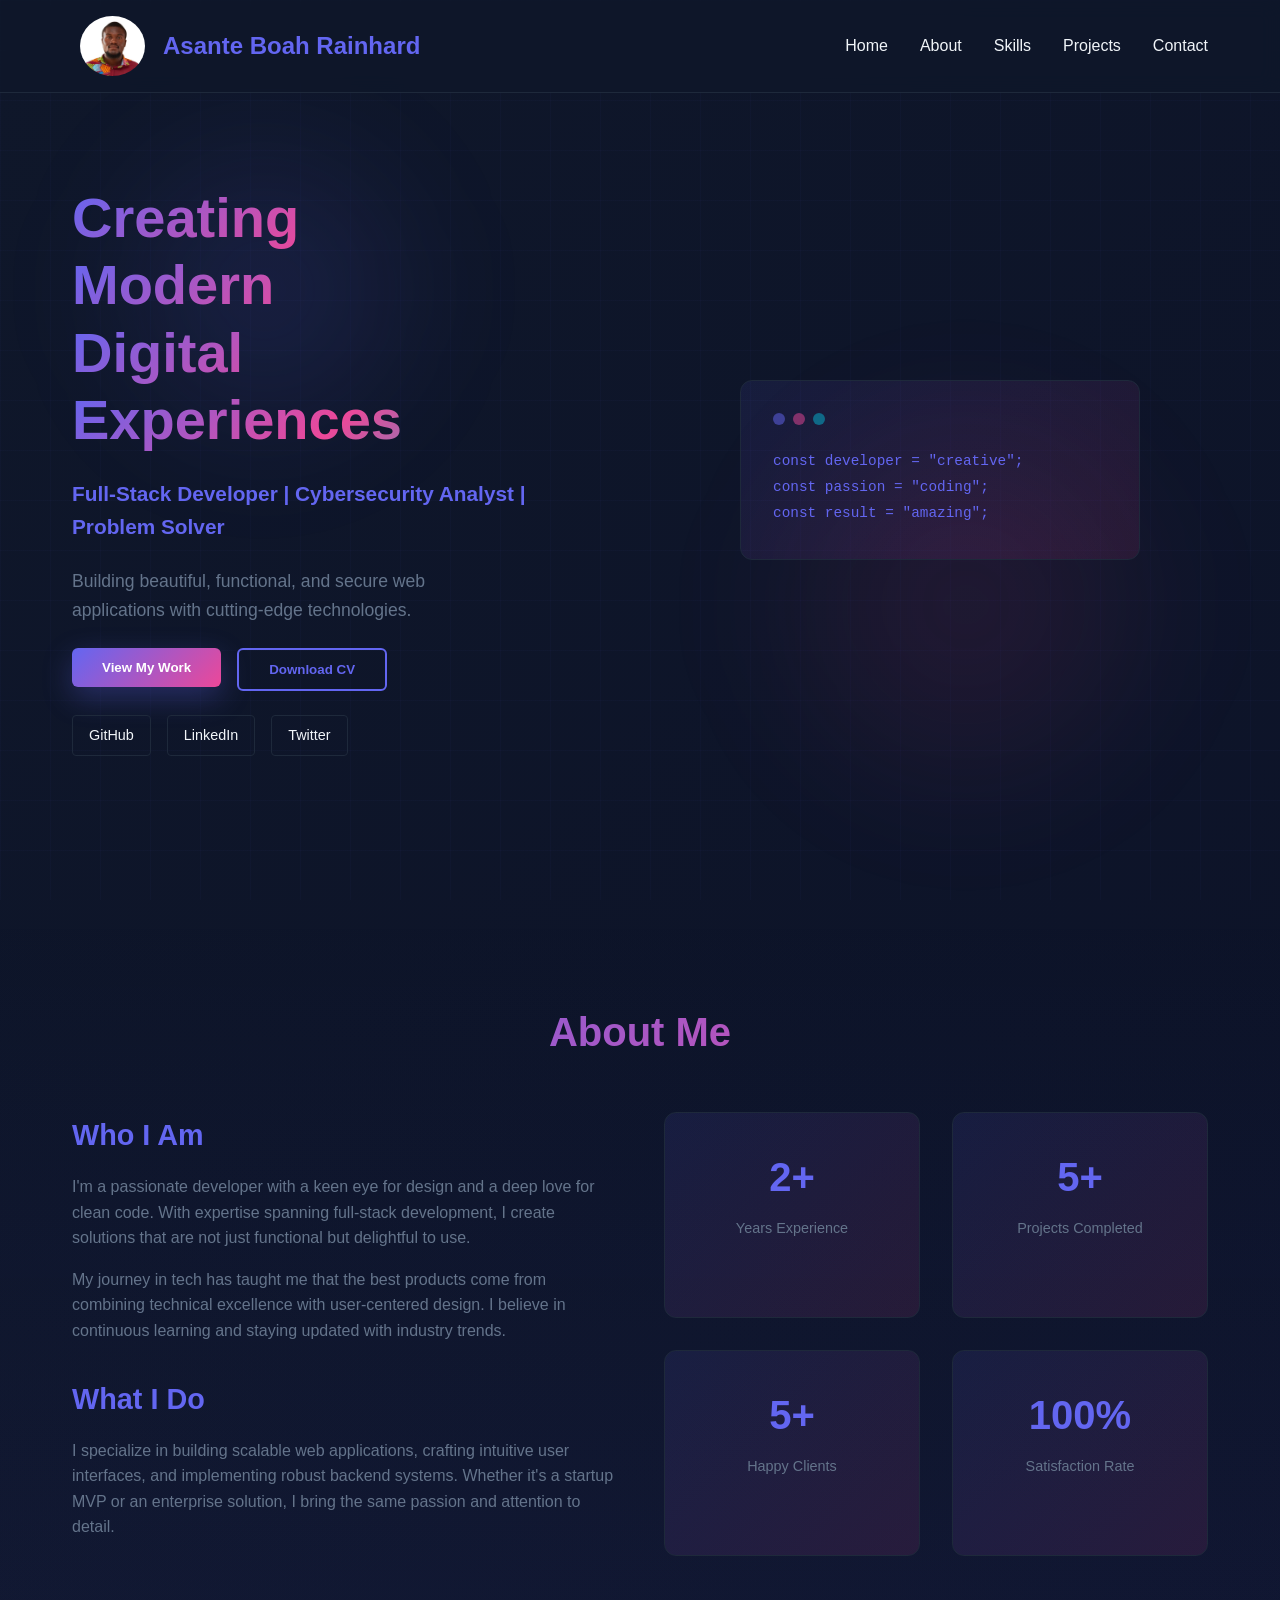
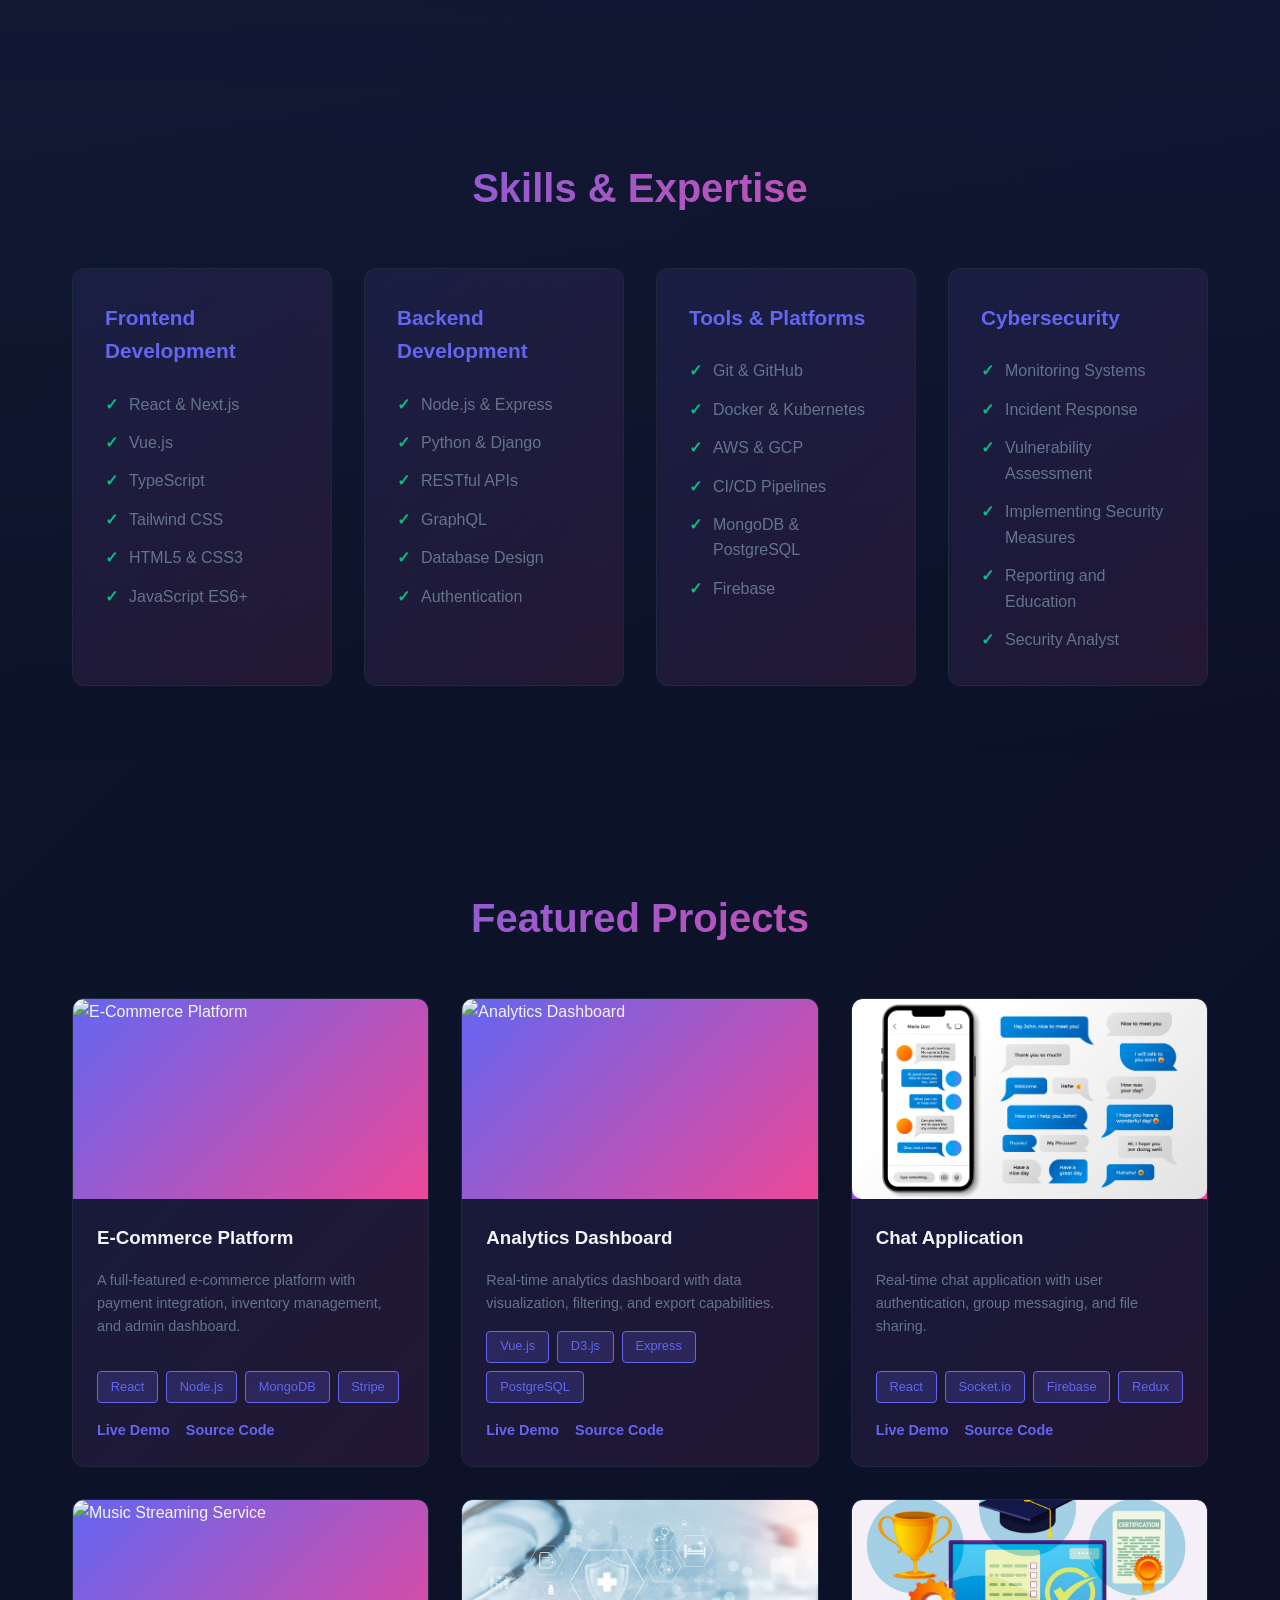
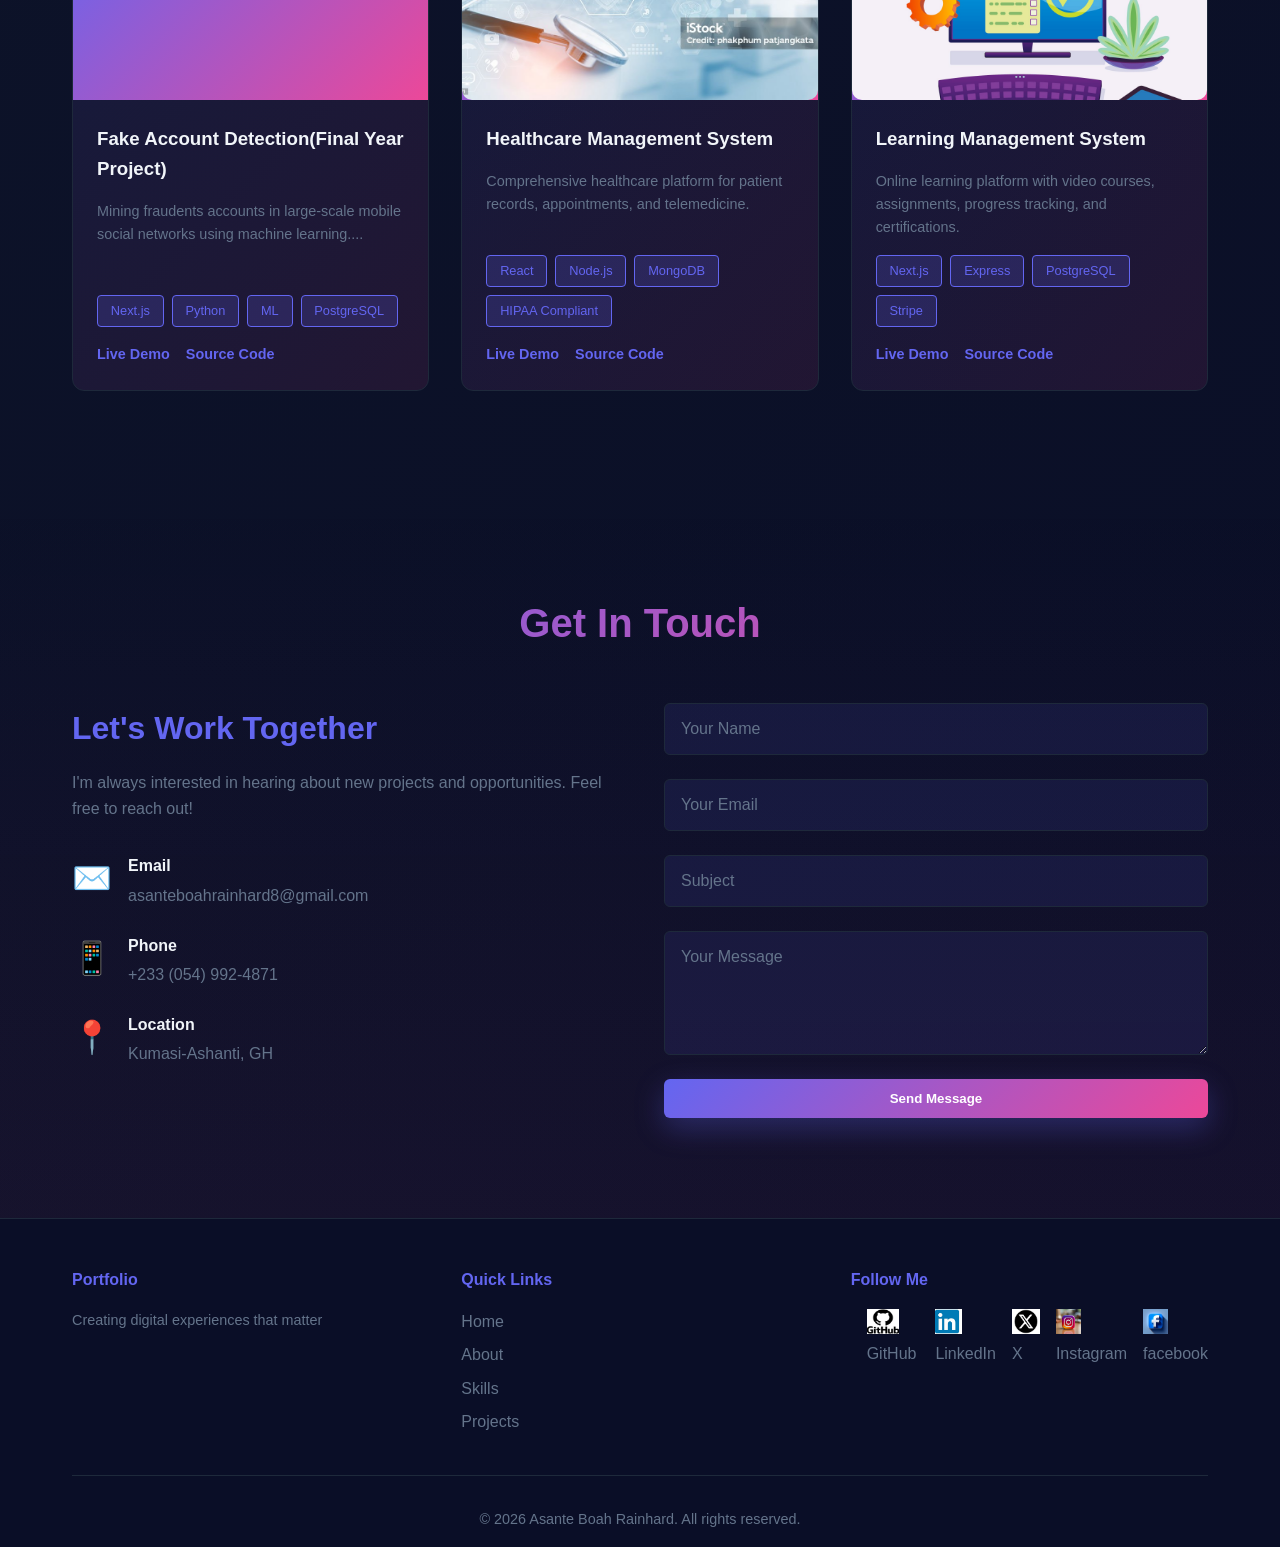
==== index.html @ 877826fa "added fp" ====
<!DOCTYPE html>
<html lang="en">

<head>
    <meta charset="UTF-8">
    <meta name="viewport" content="width=device-width, initial-scale=1.0">
    <title>Asante Boah Rainhard | Full-Stack Developer & Cybersecurity Expert</title>
    <link rel="shortcut icon" href="Images/Asante.jpeg" type="image/x-icon">
    <link rel="stylesheet" href="style.css">
</head>

<body>
    <div class="background">
        <div class="grid"></div>
        <div class="orbs"></div>
    </div>

    <nav class="navbar">
        <div class="container">
            <div class="nav-wrapper">
                <div class="logo">
                    <span class="logo-icon"></span>
                    <img src="Images/Asante.jpeg" alt="logo">
                    <span class="logo-text">Asante Boah Rainhard</span>
                </div>
                <ul class="nav-menu">
                    <li><a href="#home">Home</a></li>
                    <li><a href="#about">About</a></li>
                    <li><a href="#skills">Skills</a></li>
                    <li><a href="#projects">Projects</a></li>
                    <li><a href="#contact">Contact</a></li>
                </ul>
                <div class="hamburger">
                    <span></span>
                    <span></span>
                    <span></span>
                </div>
            </div>
        </div>
    </nav>

    <section id="home" class="hero">
        <div class="container">
            <div class="hero-content">
                <div class="hero-text">
                    <h1 class="hero-title">
                        <span>Creating</span>
                        <span>Modern</span>
                        <span>Digital</span>
                        <span>Experiences</span>
                    </h1>
                    <p class="hero-subtitle">Full-Stack Developer | Cybersecurity Analyst | Problem Solver</p>
                    <p class="hero-desc">Building beautiful, functional, and secure web applications with cutting-edge technologies.</p>

                    <div class="hero-buttons">
                        <a href="#projects">
                            <button class="btn btn-primary">View My Work</button>
                        </a>

                        <a href="Images/My CV.pdf.jpeg" download="MyCV.pdf">
                            <button class="btn btn-secondary">Download CV</button>
                        </a>
                    </div>
                    <div class="hero-social">
                        <a href="#" class="social-icon">GitHub</a>
                        <a href="#" class="social-icon">LinkedIn</a>
                        <a href="#" class="social-icon">Twitter</a>
                    </div>
                </div>
                <div class="hero-visual">
                    <div class="floating-card">
                        <div class="card-top">
                            <span class="dot"></span>
                            <span class="dot"></span>
                            <span class="dot"></span>
                        </div>
                        <div class="card-content">
                            <p>const developer = "creative";</p>
                            <p>const passion = "coding";</p>
                            <p>const result = "amazing";</p>
                        </div>
                    </div>
                </div>
            </div>
        </div>
    </section>

    <section id="about" class="about">
        <div class="container">
            <h2 class="section-title">About Me</h2>
            <div class="about-wrapper">
                <div class="about-text">
                    <h3>Who I Am</h3>
                    <p>I'm a passionate developer with a keen eye for design and a deep love for clean code. With expertise spanning full-stack development, I create solutions that are not just functional but delightful to use.</p>
                    <p>My journey in tech has taught me that the best products come from combining technical excellence with user-centered design. I believe in continuous learning and staying updated with industry trends.</p>
                    <h3>What I Do</h3>
                    <p>I specialize in building scalable web applications, crafting intuitive user interfaces, and implementing robust backend systems. Whether it's a startup MVP or an enterprise solution, I bring the same passion and attention to detail.</p>
                </div>
                <div class="about-stats">
                    <div class="stat">
                        <h4>2+</h4>
                        <p>Years Experience</p>
                    </div>
                    <div class="stat">
                        <h4>5+</h4>
                        <p>Projects Completed</p>
                    </div>
                    <div class="stat">
                        <h4>5+</h4>
                        <p>Happy Clients</p>
                    </div>
                    <div class="stat">
                        <h4>100%</h4>
                        <p>Satisfaction Rate</p>
                    </div>
                </div>
            </div>
        </div>
    </section>

    <section id="skills" class="skills">
        <div class="container">
            <h2 class="section-title">Skills & Expertise</h2>
            <div class="skills-grid">
                <div class="skill-card">
                    <h3>Frontend Development</h3>
                    <ul class="skill-list">
                        <li>React & Next.js</li>
                        <li>Vue.js</li>
                        <li>TypeScript</li>
                        <li>Tailwind CSS</li>
                        <li>HTML5 & CSS3</li>
                        <li>JavaScript ES6+</li>
                    </ul>
                </div>
                <div class="skill-card">
                    <h3>Backend Development</h3>
                    <ul class="skill-list">
                        <li>Node.js & Express</li>
                        <li>Python & Django</li>
                        <li>RESTful APIs</li>
                        <li>GraphQL</li>
                        <li>Database Design</li>
                        <li>Authentication</li>
                    </ul>
                </div>
                <div class="skill-card">
                    <h3>Tools & Platforms</h3>
                    <ul class="skill-list">
                        <li>Git & GitHub</li>
                        <li>Docker & Kubernetes</li>
                        <li>AWS & GCP</li>
                        <li>CI/CD Pipelines</li>
                        <li>MongoDB & PostgreSQL</li>
                        <li>Firebase</li>
                    </ul>
                </div>

                <div class="skill-card">
                    <h3>Cybersecurity</h3>
                    <ul class="skill-list">
                        <li>Monitoring Systems</li>
                        <li>Incident Response</li>
                        <li>Vulnerability Assessment</li>
                        <li>Implementing Security Measures</li>
                        <li>Reporting and Education</li>
                        <li>Security Analyst</li>
                    </ul>
                </div>
            </div>
        </div>
    </section>

    <section id="projects" class="projects">
        <div class="container">
            <h2 class="section-title">Featured Projects</h2>
            <div class="projects-grid">
                <div class="project-card">
                    <div class="project-image">
                        <div class="project-icon"></div>
                        <img src="Images/E-Commerce.jpg" alt="E-Commerce Platform">
                    </div>
                    <div class="project-info">
                        <h3>E-Commerce Platform</h3>
                        <p>A full-featured e-commerce platform with payment integration, inventory management, and admin dashboard.</p>
                        <div class="project-tags">
                            <span>React</span>
                            <span>Node.js</span>
                            <span>MongoDB</span>
                            <span>Stripe</span>
                        </div>
                        <div class="project-links">
                            <a href="#">Live Demo</a>
                            <a href="#">Source Code</a>
                        </div>
                    </div>
                </div>

                <div class="project-card">
                    <div class="project-image">
                        <div class="project-icon"></div>
                        <img src="Images/analytics.jpg" alt="Analytics Dashboard">
                    </div>
                    <div class="project-info">
                        <h3>Analytics Dashboard</h3>
                        <p>Real-time analytics dashboard with data visualization, filtering, and export capabilities.</p>
                        <div class="project-tags">
                            <span>Vue.js</span>
                            <span>D3.js</span>
                            <span>Express</span>
                            <span>PostgreSQL</span>
                        </div>
                        <div class="project-links">
                            <a href="#">Live Demo</a>
                            <a href="#">Source Code</a>
                        </div>
                    </div>
                </div>

                <div class="project-card">
                    <div class="project-image">
                        <div class="project-icon"></div>
                        <img src="Images/chat app.jpg" alt="chat application">
                    </div>
                    <div class="project-info">
                        <h3>Chat Application</h3>
                        <p>Real-time chat application with user authentication, group messaging, and file sharing.</p>
                        <div class="project-tags">
                            <span>React</span>
                            <span>Socket.io</span>
                            <span>Firebase</span>
                            <span>Redux</span>
                        </div>
                        <div class="project-links">
                            <a href="#">Live Demo</a>
                            <a href="#">Source Code</a>
                        </div>
                    </div>
                </div>

                <div class="project-card">
                    <div class="project-image">
                        <div class="project-icon"></div>
                        <img src="Images/music.jpg" alt="Music Streaming Service">
                    </div>
                    <div class="project-info">
                        <h3>Fake Account Detection(Final Year Project) </h3>
                        <p>Mining fraudents accounts in large-scale mobile social networks using machine learning....</p>
                        <div class="project-tags">
                            <span>Next.js</span>
                            <span>Python</span>
                            <span>ML</span>
                            <span>PostgreSQL</span>
                        </div>
                        <div class="project-links">
                            <a href="#">Live Demo</a>
                            <a href="#">Source Code</a>
                        </div>
                    </div>
                </div>

                <div class="project-card">
                    <div class="project-image">
                        <div class="project-icon"></div>
                        <img src="Images/Health.jpg" alt="Healthcare Management System">
                    </div>
                    <div class="project-info">
                        <h3>Healthcare Management System</h3>
                        <p>Comprehensive healthcare platform for patient records, appointments, and telemedicine.</p>
                        <div class="project-tags">
                            <span>React</span>
                            <span>Node.js</span>
                            <span>MongoDB</span>
                            <span>HIPAA Compliant</span>
                        </div>
                        <div class="project-links">
                            <a href="#">Live Demo</a>
                            <a href="#">Source Code</a>
                            <div class="project-links">

                            </div>
                        </div>
                    </div>
                </div>

                <div class="project-card">
                    <div class="project-image">
                        <div class="project-icon"></div>
                        <img src="Images/lms.png.jpg" alt="Learning Management System Project">
                    </div>
                    <div class="project-info">
                        <h3>Learning Management System</h3>
                        <p>Online learning platform with video courses, assignments, progress tracking, and certifications.</p>
                        <div class="project-tags">
                            <span>Next.js</span>
                            <span>Express</span>
                            <span>PostgreSQL</span>
                            <span>Stripe</span>
                        </div>
                        <div class="project-links">
                            <a href="#">Live Demo</a>
                            <a href="#">Source Code</a>
                        </div>
                    </div>
                </div>
            </div>
        </div>
    </section>

    <section id="contact" class="contact">
        <div class="container">
            <h2 class="section-title">Get In Touch</h2>
            <div class="contact-wrapper">
                <div class="contact-info">
                    <h3>Let's Work Together</h3>
                    <p>I'm always interested in hearing about new projects and opportunities. Feel free to reach out!</p>
                    <div class="contact-methods">
                        <div class="contact-method">
                            <span class="method-icon">✉️</span>
                            <div>
                                <h4>Email</h4>
                                <p>asanteboahrainhard8@gmail.com</p>
                            </div>
                        </div>
                        <div class="contact-method">
                            <span class="method-icon">📱</span>
                            <div>
                                <h4>Phone</h4>
                                <p>+233 (054) 992-4871</p>
                            </div>
                        </div>
                        <div class="contact-method">
                            <span class="method-icon">📍</span>
                            <div>
                                <h4>Location</h4>
                                <p>Kumasi-Ashanti, GH</p>
                            </div>
                        </div>
                    </div>
                </div>
                <form class="contact-form">
                    <div class="form-group">
                        <input type="text" placeholder="Your Name" required>
                    </div>
                    <div class="form-group">
                        <input type="email" placeholder="Your Email" required>
                    </div>
                    <div class="form-group">
                        <input type="text" placeholder="Subject" required>
                    </div>
                    <div class="form-group">
                        <textarea placeholder="Your Message" rows="5" required></textarea>
                    </div>
                    <button type="submit" class="btn btn-primary">Send Message</button>
                </form>
            </div>
        </div>
    </section>

    <footer class="footer">
        <div class="container">
            <div class="footer-content">
                <div class="footer-section">
                    <h4>Portfolio</h4>
                    <p>Creating digital experiences that matter</p>
                </div>
                <div class="footer-section">
                    <h4>Quick Links</h4>
                    <ul>
                        <li><a href="#home">Home</a></li>
                        <li><a href="#about">About</a></li>
                        <li><a href="#skills">Skills</a></li>
                        <li><a href="#projects">Projects</a></li>
                    </ul>
                </div>
                <div class="footer-section">
                    <h4>Follow Me</h4>
                    <div class="footer-social">
                        <div></div>

                        <a href="https://github.com/RAINHARD07" target="_blank">
                            <img src="Images/github.jpg" alt="GitHub Profile" width="32">
                            <i class="fa-brands fa-github"></i> GitHub
                        </a>
                        <a href="https://www.linkedin.com/in/asante-boah-rainhard-285303392/" target="_blank" rel="noopener noreferrer">
                            <img src="Images/linkedin.jpg" alt="LinkedIn">
                            <i class="fa-brands fa-linkedin"></i> LinkedIn
                        </a>

                        <a href="https://www.x.com/@boah_asante" target="_blank" rel="noopener noreferrer">
                            <img src="Images/X.png" alt="Twitter">
                            <i class="fa-brands fa-x-twitter"></i>X


                        </a>

                        <a href="https://www.instagram.com/aburokyire_07" target="_blank" rel="noopener noreferrer">
                            <img src="Images/instagram.jpg" alt="Instagram">
                            <i class="fa-brands fa-instagram"></i> Instagram
                        </a>
                        <a href="https://www.facebook.com/rainhard.asante.boah" target="_blank" rel="noopener noopener">
                            <img src="Images/facebook.jpg" alt="Facebook">
                            <i class="fa-brands fa-facebook"></i> facebook
                        </a>

                    </div>
                </div>
            </div>
            <div class="footer-bottom">
                <p>&copy; 2026 Asante Boah Rainhard. All rights reserved.</p>
            </div>
        </div>
        <div tabindex="0"> </div>

    </footer>

    <script src="script.js"></script>
</body>

</html>
---- style.css ----
* {
    margin: 0;
    padding: 0;
    box-sizing: border-box;
}

:root {
    --primary: #6366f1;
    --secondary: #ec4899;
    --accent: #06b6d4;
    --dark: #0f172a;
    --darker: #0a0e27;
    --light: #f1f5f9;
    --gray: #64748b;
    --border: #1e293b;
    --success: #10b981;
    --warning: #f59e0b;
    --error: #ef4444;
    --transition: 0.3s cubic-bezier(0.4, 0, 0.2, 1);
}

html {
    scroll-behavior: smooth;
}

body {
    font-family: -apple-system, BlinkMacSystemFont, 'Segoe UI', Roboto, Oxygen, Ubuntu, Cantarell, sans-serif;
    background: linear-gradient(135deg, var(--dark) 0%, var(--darker) 100%);
    color: var(--light);
    line-height: 1.6;
    overflow-x: hidden;
}

.background {
    position: fixed;
    top: 0;
    left: 0;
    width: 100%;
    height: 100%;
    z-index: -1;
    overflow: hidden;
}

.grid {
    position: absolute;
    width: 100%;
    height: 100%;
    background-image: 
        linear-gradient(rgba(99, 102, 241, 0.03) 1px, transparent 1px),
        linear-gradient(90deg, rgba(99, 102, 241, 0.03) 1px, transparent 1px);
    background-size: 50px 50px;
    animation: gridShift 20s linear infinite;
}

@keyframes gridShift {
    0% { transform: translateY(0); }
    100% { transform: translateY(50px); }
}

.orbs {
    position: absolute;
    width: 100%;
    height: 100%;
}

.orbs::before {
    content: '';
    position: absolute;
    width: 400px;
    height: 400px;
    background: radial-gradient(circle, rgba(99, 102, 241, 0.15) 0%, transparent 70%);
    border-radius: 50%;
    top: 10%;
    left: 5%;
    filter: blur(50px);
    animation: float 15s ease-in-out infinite;
}

.orbs::after {
    content: '';
    position: absolute;
    width: 500px;
    height: 500px;
    background: radial-gradient(circle, rgba(236, 72, 153, 0.1) 0%, transparent 70%);
    border-radius: 50%;
    bottom: 5%;
    right: 5%;
    filter: blur(50px);
    animation: float 20s ease-in-out infinite reverse;
}

@keyframes float {
    0%, 100% { transform: translateY(0) translateX(0); }
    50% { transform: translateY(30px) translateX(20px); }
}

.container {
    max-width: 1200px;
    margin: 0 auto;
    padding: 0 2rem;
}

.navbar {
    position: fixed;
    top: 0;
    width: 100%;
    z-index: 1000;
    background: rgba(15, 23, 42, 0.7);
    backdrop-filter: blur(10px);
    border-bottom: 1px solid var(--border);
    padding: 1rem 0;
    transition: all var(--transition);
}

.navbar.scrolled {
    background: rgba(15, 23, 42, 0.95);
    box-shadow: 0 10px 40px rgba(0, 0, 0, 0.3);
}

.nav-wrapper {
    display: flex;
    justify-content: space-between;
    align-items: center;
}

.logo {
    display: flex;
    align-items: center;
    gap: 0.5rem;
    font-size: 1.5rem;
    font-weight: 700;
    color: var(--primary);
    text-decoration: none;
    transition: all var(--transition);
}

.logo:hover {
    transform: translateY(-2px);
    text-shadow: 0 0 20px rgba(99, 102, 241, 0.5);
}

.logo-icon {
    font-size: 2rem;
    animation: spin 6s linear infinite;
}

@keyframes spin {
    0% { transform: rotate(0deg); }
    100% { transform: rotate(360deg); }
}

.nav-menu {
    display: flex;
    list-style: none;
    gap: 2rem;
}

.nav-menu a {
    color: var(--light);
    text-decoration: none;
    font-weight: 500;
    position: relative;
    transition: color var(--transition);
}

.nav-menu a::after {
    content: '';
    position: absolute;
    bottom: -5px;
    left: 0;
    width: 0;
    height: 2px;
    background: linear-gradient(90deg, var(--primary), var(--secondary));
    transition: width var(--transition);
}

.nav-menu a:hover {
    color: var(--primary);
}

.nav-menu a:hover::after {
    width: 100%;
}

.hamburger {
    display: none;
    flex-direction: column;
    cursor: pointer;
    gap: 5px;
}

.hamburger span {
    width: 25px;
    height: 3px;
    background: var(--light);
    transition: all var(--transition);
}

.hero {
    min-height: 100vh;
    padding: 120px 0 80px;
    display: flex;
    align-items: center;
}

.hero-content {
    display: grid;
    grid-template-columns: 1fr 1fr;
    gap: 4rem;
    align-items: center;
}

.hero-text {
    display: flex;
    flex-direction: column;
    gap: 1.5rem;
    animation: slideInUp 0.8s ease-out;
}

@keyframes slideInUp {
    from {
        opacity: 0;
        transform: translateY(30px);
    }
    to {
        opacity: 1;
        transform: translateY(0);
    }
}

.hero-title {
    font-size: 3.5rem;
    font-weight: 900;
    line-height: 1.2;
    margin: 0;
}

.hero-title span {
    display: block;
    background: linear-gradient(135deg, var(--primary), var(--secondary), var(--accent));
    -webkit-background-clip: text;
    -webkit-text-fill-color: transparent;
    background-clip: text;
    animation: slideInUp 0.8s ease-out backwards;
}

.hero-title span:nth-child(1) { animation-delay: 0.1s; }
.hero-title span:nth-child(2) { animation-delay: 0.2s; }
.hero-title span:nth-child(3) { animation-delay: 0.3s; }
.hero-title span:nth-child(4) { animation-delay: 0.4s; }

.hero-subtitle {
    font-size: 1.3rem;
    color: var(--primary);
    font-weight: 600;
    animation: slideInUp 0.8s ease-out 0.5s backwards;
}

.hero-desc {
    font-size: 1.1rem;
    color: var(--gray);
    max-width: 400px;
    animation: slideInUp 0.8s ease-out 0.6s backwards;
}

.hero-buttons {
    display: flex;
    gap: 1rem;
    animation: slideInUp 0.8s ease-out 0.7s backwards;
}

.btn {
    padding: 12px 30px;
    border: none;
    border-radius: 6px;
    font-weight: 600;
    cursor: pointer;
    transition: all var(--transition);
    text-decoration: none;
    display: inline-block;
    text-align: center;
}

.btn-primary {
    background: linear-gradient(135deg, var(--primary), var(--secondary));
    color: white;
    box-shadow: 0 10px 30px rgba(99, 102, 241, 0.3);
}

.btn-primary:hover {
    transform: translateY(-3px);
    box-shadow: 0 15px 40px rgba(99, 102, 241, 0.4);
}

.btn-secondary {
    background: transparent;
    color: var(--primary);
    border: 2px solid var(--primary);
}

.btn-secondary:hover {
    background: var(--primary);
    color: white;
    transform: translateY(-3px);
}

.hero-social {
    display: flex;
    gap: 1rem;
    animation: slideInUp 0.8s ease-out 0.8s backwards;
}

.social-icon {
    color: var(--light);
    text-decoration: none;
    font-size: 0.9rem;
    padding: 8px 16px;
    border: 1px solid var(--border);
    border-radius: 4px;
    transition: all var(--transition);
}

.social-icon:hover {
    background: var(--primary);
    border-color: var(--primary);
    transform: translateY(-2px);
}

.hero-visual {
    display: flex;
    justify-content: center;
    align-items: center;
    animation: slideInRight 0.8s ease-out 0.2s backwards;
}

@keyframes slideInRight {
    from {
        opacity: 0;
        transform: translateX(50px);
    }
    to {
        opacity: 1;
        transform: translateX(0);
    }
}

.floating-card {
    background: linear-gradient(135deg, rgba(99, 102, 241, 0.1), rgba(236, 72, 153, 0.1));
    border: 1px solid var(--border);
    border-radius: 12px;
    padding: 2rem;
    width: 100%;
    max-width: 400px;
    animation: float 6s ease-in-out infinite;
}
.footer-social {
    display: flex;
    align-items: center;
    gap: 12px;
}

.footer-social img {
    width: 2p5x;      
    height: 25px;
    object-fit: container;
    cursor: pointer;
}


.card-top {
    display: flex;
    gap: 0.5rem;
    margin-bottom: 1.5rem;
}

.dot {
    width: 12px;
    height: 12px;
    border-radius: 50%;
    background: var(--primary);
    opacity: 0.5;
}

.dot:nth-child(2) { background: var(--secondary); }
.dot:nth-child(3) { background: var(--accent); }

.card-content {
    font-family: 'Courier New', monospace;
    font-size: 0.9rem;
    color: var(--gray);
    line-height: 1.8;
}

.card-content p {
    color: var(--primary);
}

.section-title {
    font-size: 2.5rem;
    font-weight: 900;
    text-align: center;
    margin-bottom: 3rem;
    background: linear-gradient(135deg, var(--primary), var(--secondary));
    -webkit-background-clip: text;
    -webkit-text-fill-color: transparent;
    background-clip: text;
}

.about {
    padding: 100px 0;
    background: linear-gradient(180deg, transparent, rgba(99, 102, 241, 0.05));
}

.about-wrapper {
    display: grid;
    grid-template-columns: 1fr 1fr;
    gap: 3rem;
}

.about-text h3 {
    font-size: 1.8rem;
    color: var(--primary);
    margin-top: 2rem;
    margin-bottom: 1rem;
}

.about-text h3:first-child {
    margin-top: 0;
}

.about-text p {
    color: var(--gray);
    margin-bottom: 1rem;
}

.about-stats {
    display: grid;
    grid-template-columns: 1fr 1fr;
    gap: 2rem;
}

.stat {
    background: linear-gradient(135deg, rgba(99, 102, 241, 0.1), rgba(236, 72, 153, 0.1));
    border: 1px solid var(--border);
    padding: 2rem;
    border-radius: 12px;
    text-align: center;
    transition: all var(--transition);
}

.stat:hover {
    transform: translateY(-5px);
    border-color: var(--primary);
    box-shadow: 0 10px 30px rgba(99, 102, 241, 0.2);
}

.stat h4 {
    font-size: 2.5rem;
    color: var(--primary);
    margin-bottom: 0.5rem;
}

.stat p {
    color: var(--gray);
    font-size: 0.9rem;
}

.skills {
    padding: 100px 0;
    background: linear-gradient(180deg, rgba(99, 102, 241, 0.05), transparent);
}

.skills-grid {
    display: grid;
    grid-template-columns: repeat(auto-fit, minmax(250px, 1fr));
    gap: 2rem;
}

.skill-card {
    background: linear-gradient(135deg, rgba(99, 102, 241, 0.1), rgba(236, 72, 153, 0.1));
    border: 1px solid var(--border);
    padding: 2rem;
    border-radius: 12px;
    transition: all var(--transition);
}

.skill-card:hover {
    transform: translateY(-5px);
    border-color: var(--primary);
    box-shadow: 0 10px 30px rgba(99, 102, 241, 0.2);
}

.skill-card h3 {
    color: var(--primary);
    margin-bottom: 1.5rem;
    font-size: 1.3rem;
}

.skill-list {
    list-style: none;
    display: flex;
    flex-direction: column;
    gap: 0.8rem;
}

.skill-list li {
    color: var(--gray);
    padding-left: 1.5rem;
    position: relative;
}

.skill-list li::before {
    content: '✓';
    position: absolute;
    left: 0;
    color: var(--success);
    font-weight: bold;
}

.projects {
    padding: 100px 0;
}

.projects-grid {
    display: grid;
    grid-template-columns: repeat(auto-fill, minmax(320px, 1fr));
    gap: 2rem;
}

.project-card {
    background: linear-gradient(135deg, rgba(99, 102, 241, 0.1), rgba(236, 72, 153, 0.1));
    border: 1px solid var(--border);
    border-radius: 12px;
    overflow: hidden;
    transition: all var(--transition);
    display: flex;
    flex-direction: column;
    height: 100%;
}

.project-card:hover {
    transform: translateY(-10px);
    border-color: var(--primary);
    box-shadow: 0 20px 50px rgba(99, 102, 241, 0.2);
}

.project-image {
    width: 100%;
    height: 200px;
    background: linear-gradient(135deg, var(--primary), var(--secondary));
    display: flex;
    align-items: center;
    justify-content: center;
    position: relative;
    overflow: hidden;
}
.project-image img {
    width: 100%;
    height: 200px;
    object-fit: cover;
    border-radius: 10px;
}
.logo img {
    width: 65px;        
    height: 60px;
    border-radius: 50%; 
    object-fit: cover;
    margin-right: 10px;
}


.project-icon {
    font-size: 4rem;
    animation: bounce 2s ease-in-out infinite;
}

@keyframes bounce {
    0%, 100% { transform: translateY(0); }
    50% { transform: translateY(-10px); }
}

.project-info {
    padding: 1.5rem;
    display: flex;
    flex-direction: column;
    gap: 1rem;
    flex-grow: 1;
}

.project-info h3 {
    color: var(--light);
    margin: 0;
}

.project-info p {
    color: var(--gray);
    font-size: 0.9rem;
    margin: 0;
    flex-grow: 1;
}

.project-tags {
    display: flex;
    flex-wrap: wrap;
    gap: 0.5rem;
}

.project-tags span {
    background: rgba(99, 102, 241, 0.2);
    color: var(--primary);
    padding: 0.3rem 0.8rem;
    border-radius: 4px;
    font-size: 0.8rem;
    border: 1px solid var(--primary);
}

.project-links {
    display: flex;
    gap: 1rem;
}

.project-links a {
    color: var(--primary);
    text-decoration: none;
    font-size: 0.9rem;
    font-weight: 600;
    transition: all var(--transition);
}

.project-links a:hover {
    color: var(--secondary);
    text-decoration: underline;
}

.contact {
    padding: 100px 0;
    background: linear-gradient(180deg, transparent, rgba(236, 72, 153, 0.05));
}

.contact-wrapper {
    display: grid;
    grid-template-columns: 1fr 1fr;
    gap: 3rem;
}

.contact-info h3 {
    font-size: 2rem;
    color: var(--primary);
    margin-bottom: 1rem;
}

.contact-info p {
    color: var(--gray);
    margin-bottom: 2rem;
}

.contact-methods {
    display: flex;
    flex-direction: column;
    gap: 1.5rem;
}

.contact-method {
    display: flex;
    gap: 1rem;
}

.method-icon {
    font-size: 2rem;
}

.contact-method h4 {
    color: var(--light);
    margin: 0 0 0.25rem 0;
}

.contact-method p {
    color: var(--gray);
    margin: 0;
}

.contact-form {
    display: flex;
    flex-direction: column;
    gap: 1.5rem;
}

.form-group {
    display: flex;
    flex-direction: column;
}

.form-group input,
.form-group textarea {
    background: rgba(99, 102, 241, 0.1);
    border: 1px solid var(--border);
    color: var(--light);
    padding: 1rem;
    border-radius: 6px;
    font-size: 1rem;
    font-family: inherit;
    transition: all var(--transition);
}

.form-group input::placeholder,
.form-group textarea::placeholder {
    color: var(--gray);
}

.form-group input:focus,
.form-group textarea:focus {
    outline: none;
    border-color: var(--primary);
    background: rgba(99, 102, 241, 0.15);
    box-shadow: 0 0 10px rgba(99, 102, 241, 0.2);
}

.footer {
    background: var(--darker);
    border-top: 1px solid var(--border);
    padding: 3rem 0 1rem;
}

.footer-content {
    display: grid;
    grid-template-columns: repeat(3, 1fr);
    gap: 2rem;
    margin-bottom: 2rem;
}

.footer-section h4 {
    color: var(--primary);
    margin-bottom: 1rem;
}

.footer-section p {
    color: var(--gray);
    font-size: 0.9rem;
}

.footer-section ul {
    list-style: none;
}

.footer-section ul li {
    margin-bottom: 0.5rem;
}

.footer-section a {
    color: var(--gray);
    text-decoration: none;
    transition: color var(--transition);
}

.footer-section a:hover {
    color: var(--primary);
}

.footer-social {
    display: flex;
    gap: 1rem;
}

.footer-bottom {
    text-align: center;
    padding-top: 2rem;
    border-top: 1px solid var(--border);
    color: var(--gray);
    font-size: 0.9rem;
}

@media (max-width: 768px) {
    .hero-content {
        grid-template-columns: 1fr;
    }

    .hero-title {
        font-size: 2.5rem;
    }

    .nav-menu {
        display: none;
    }

    .hamburger {
        display: flex;
    }

    .about-wrapper {
        grid-template-columns: 1fr;
    }

    .contact-wrapper {
        grid-template-columns: 1fr;
    }

    .footer-content {
        grid-template-columns: 1fr;
    }

    .hero-buttons {
        flex-direction: column;
    }

    .section-title {
        font-size: 1.8rem;
    }
}

@media (max-width: 480px) {
    .hero-title {
        font-size: 1.8rem;
    }

    .hero-buttons {
        flex-direction: column;
    }

    .projects-grid {
        grid-template-columns: 1fr;
    }

    .skills-grid {
        grid-template-columns: 1fr;
    }
}
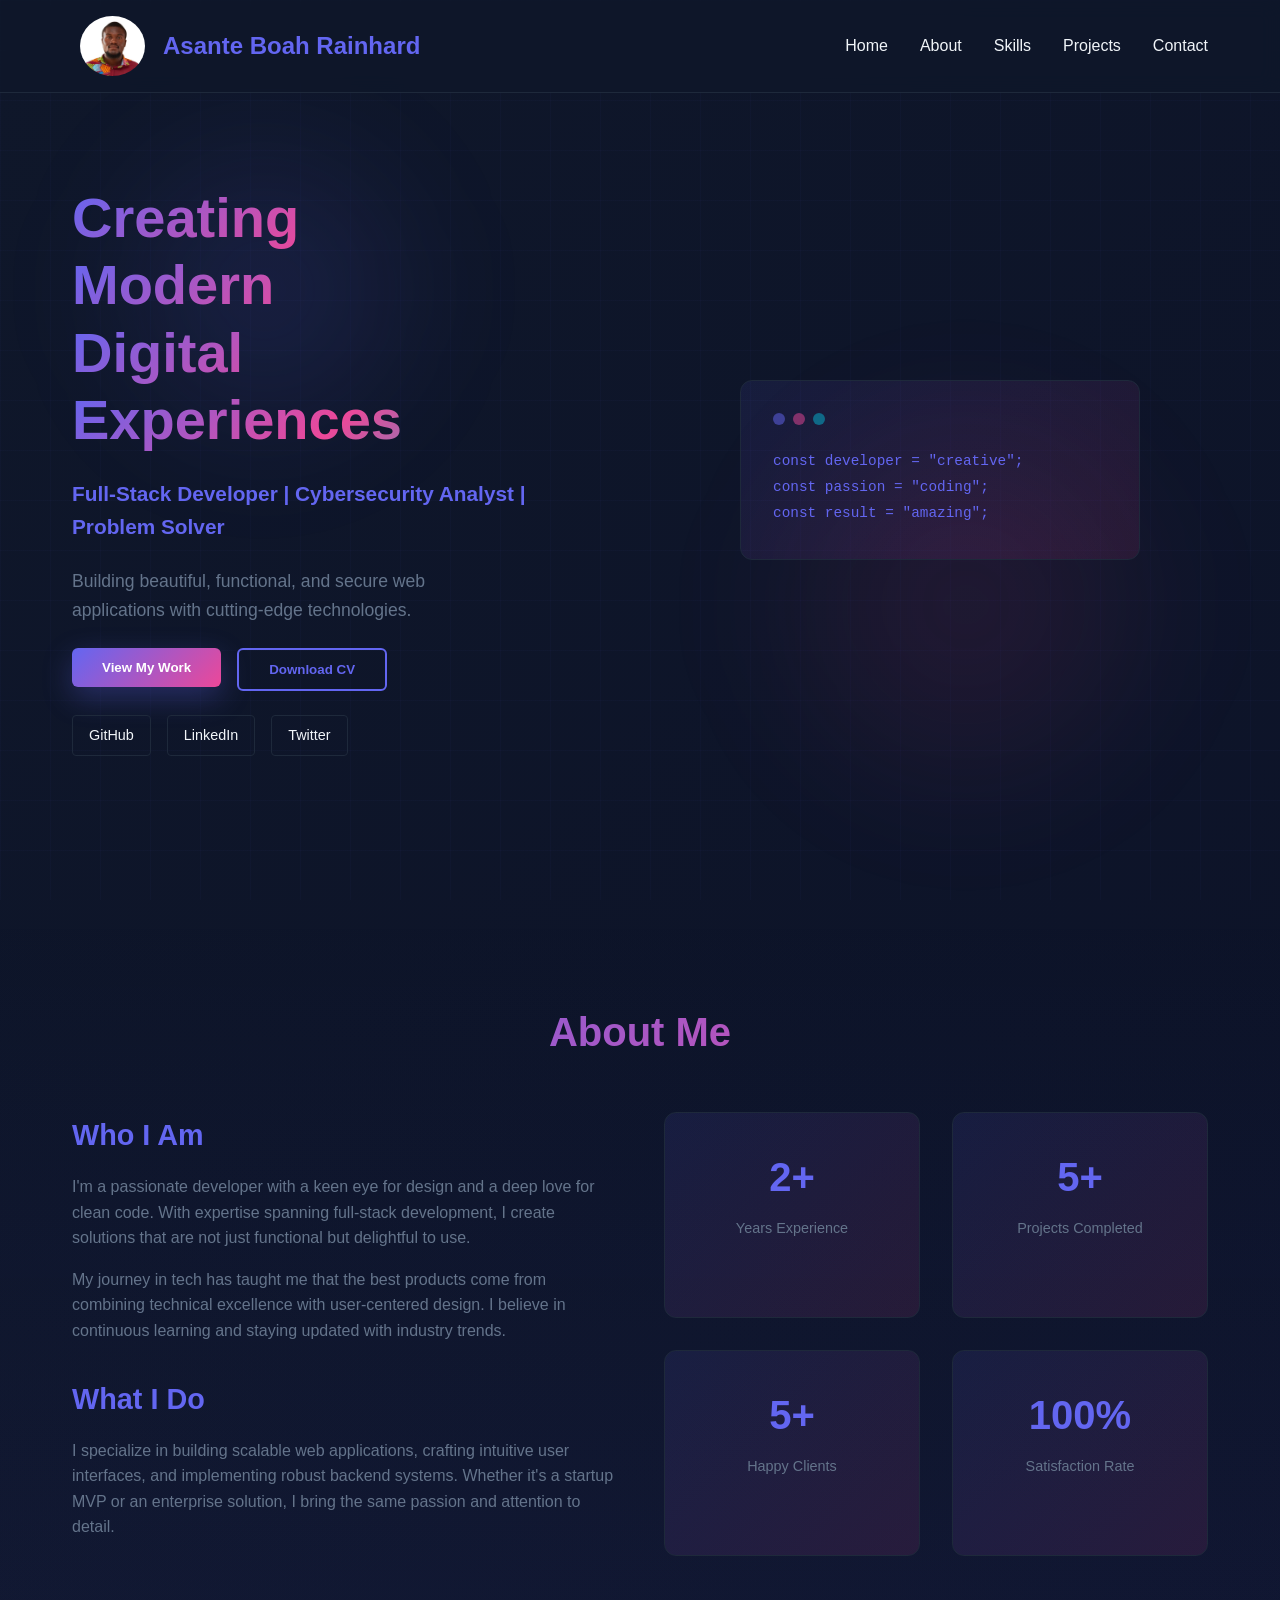
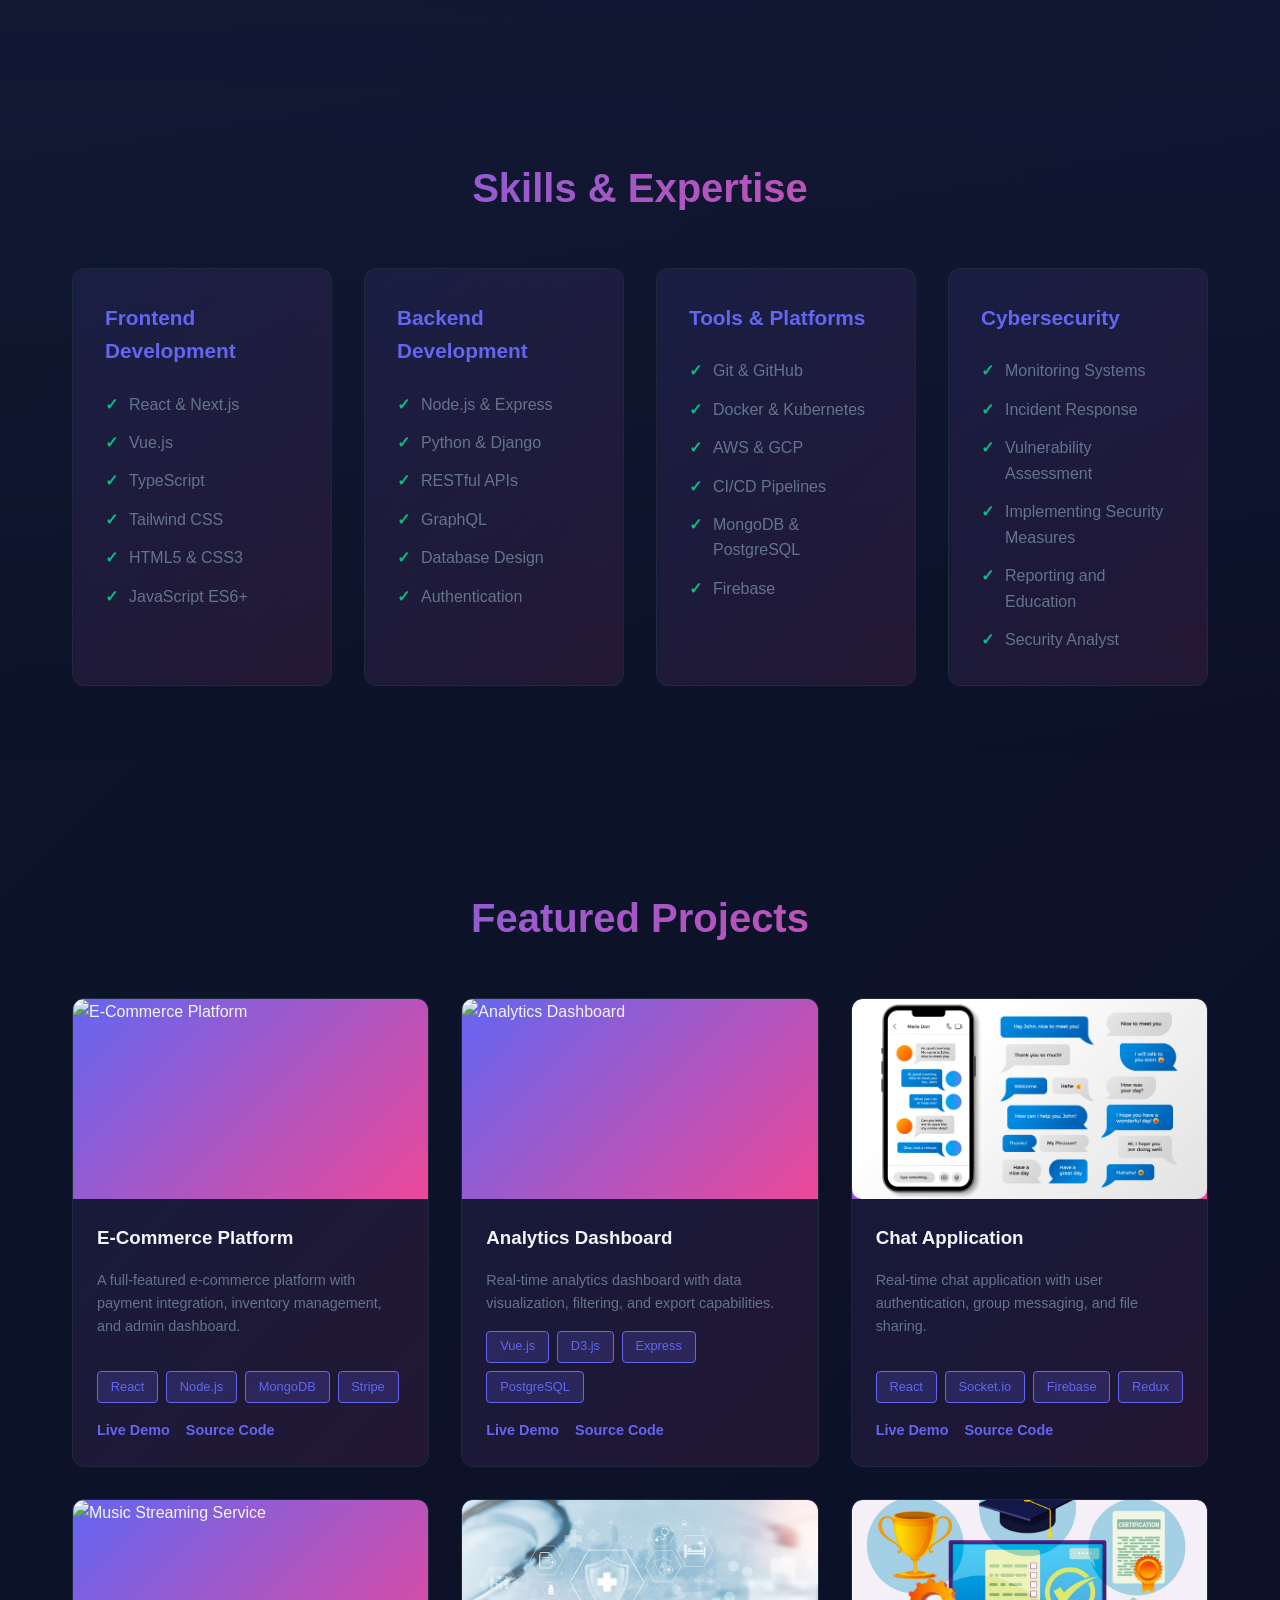
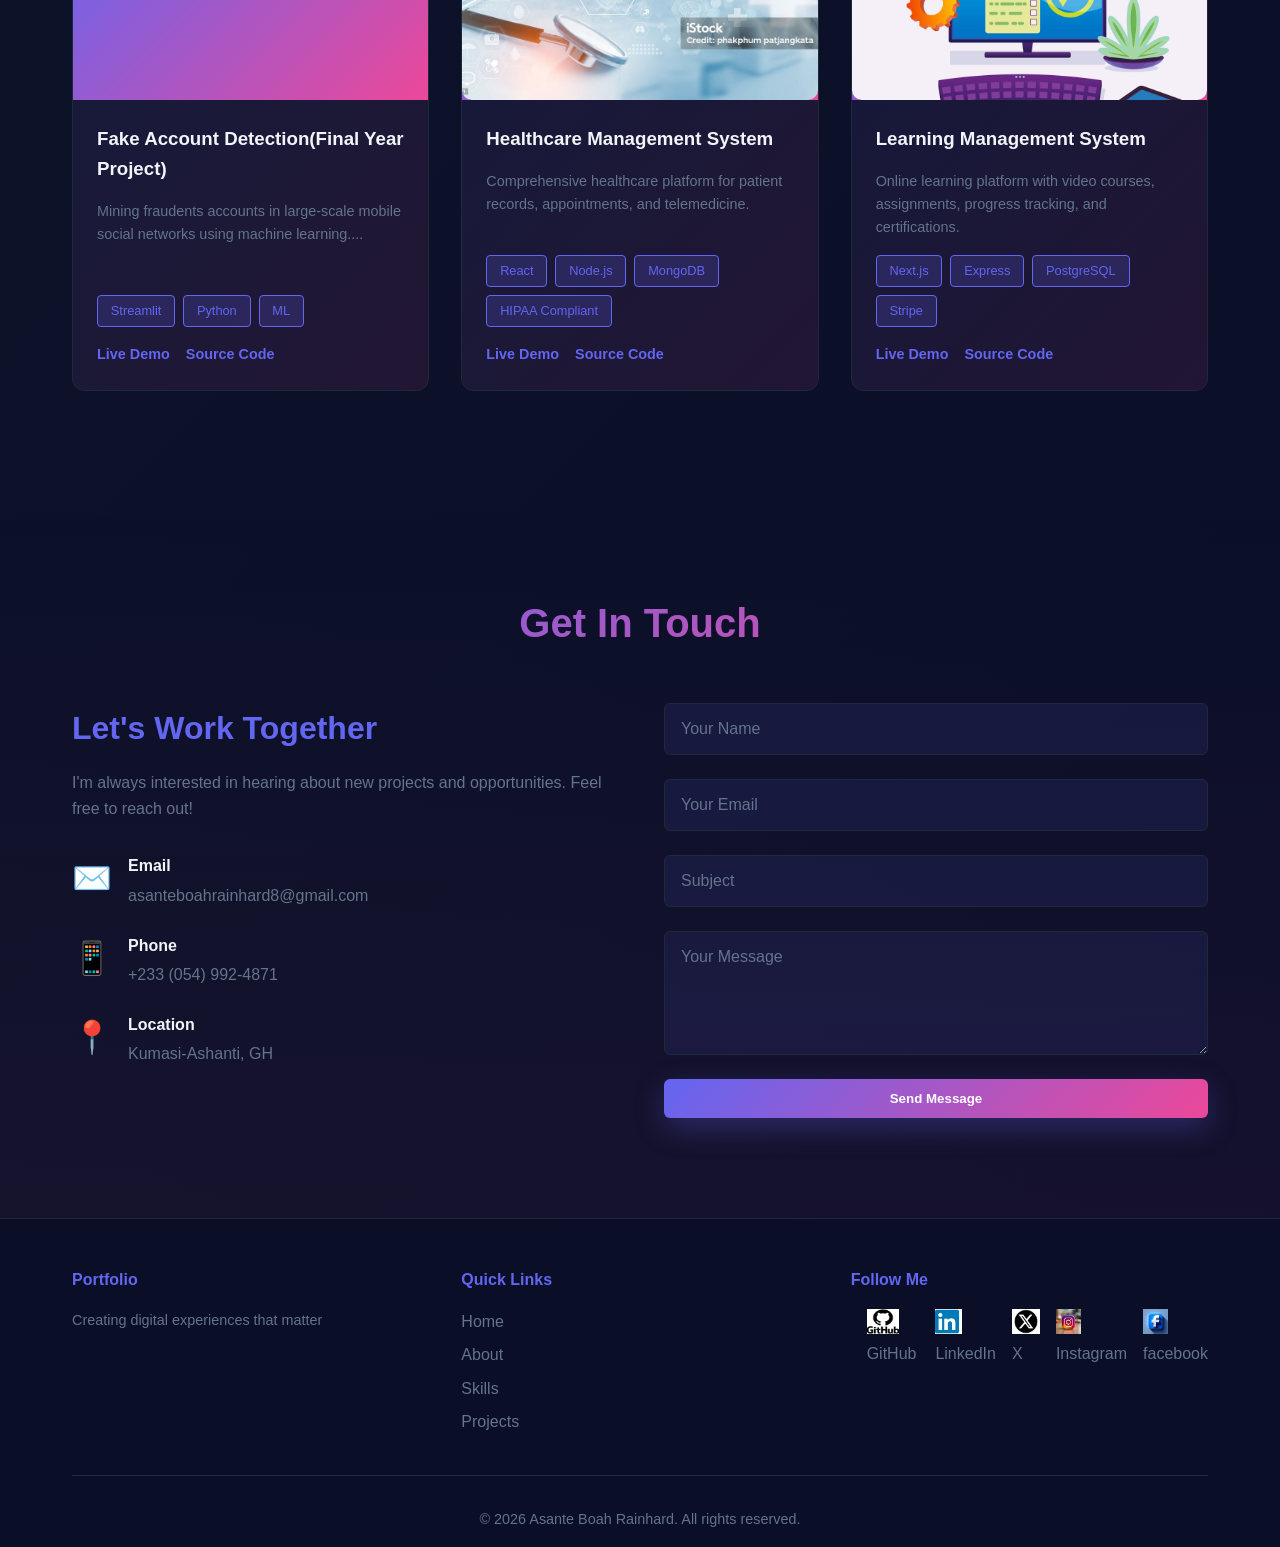
==== commit 63b0ce4b: "hjh" ====
--- a/index.html
+++ b/index.html
@@ -244,62 +244,61 @@
                         <img src="Images/music.jpg" alt="Music Streaming Service">
                     </div>
                     <div class="project-info">
-                        <h3>Fake Account Detection(Final Year Project) </h3>
+                        <h3 ; ">Fake Account Detection(Final Year Project) </h3>
                         <p>Mining fraudents accounts in large-scale mobile social networks using machine learning....</p>
-                        <div class="project-tags">
-                            <span>Next.js</span>
+                        <div class="project-tags ">
+                            <span>Streamlit</span>
                             <span>Python</span>
                             <span>ML</span>
-                            <span>PostgreSQL</span>
-                        </div>
-                        <div class="project-links">
-                            <a href="#">Live Demo</a>
-                            <a href="#">Source Code</a>
-                        </div>
-                    </div>
-                </div>
-
-                <div class="project-card">
-                    <div class="project-image">
-                        <div class="project-icon"></div>
-                        <img src="Images/Health.jpg" alt="Healthcare Management System">
-                    </div>
-                    <div class="project-info">
+                        </div>
+                        <div class="project-links ">
+                            <a href="# ">Live Demo</a>
+                            <a href="# ">Source Code</a>
+                        </div>
+                    </div>
+                </div>
+
+                <div class="project-card ">
+                    <div class="project-image ">
+                        <div class="project-icon "></div>
+                        <img src="Images/Health.jpg " alt="Healthcare Management System ">
+                    </div>
+                    <div class="project-info ">
                         <h3>Healthcare Management System</h3>
                         <p>Comprehensive healthcare platform for patient records, appointments, and telemedicine.</p>
-                        <div class="project-tags">
+                        <div class="project-tags ">
                             <span>React</span>
                             <span>Node.js</span>
                             <span>MongoDB</span>
                             <span>HIPAA Compliant</span>
                         </div>
-                        <div class="project-links">
-                            <a href="#">Live Demo</a>
-                            <a href="#">Source Code</a>
-                            <div class="project-links">
+                        <div class="project-links ">
+                            <a href="# ">Live Demo</a>
+                            <a href="# ">Source Code</a>
+                            <div class="project-links ">
 
                             </div>
                         </div>
                     </div>
                 </div>
 
-                <div class="project-card">
-                    <div class="project-image">
-                        <div class="project-icon"></div>
-                        <img src="Images/lms.png.jpg" alt="Learning Management System Project">
-                    </div>
-                    <div class="project-info">
+                <div class="project-card ">
+                    <div class="project-image ">
+                        <div class="project-icon "></div>
+                        <img src="Images/lms.png.jpg " alt="Learning Management System Project ">
+                    </div>
+                    <div class="project-info ">
                         <h3>Learning Management System</h3>
                         <p>Online learning platform with video courses, assignments, progress tracking, and certifications.</p>
-                        <div class="project-tags">
+                        <div class="project-tags ">
                             <span>Next.js</span>
                             <span>Express</span>
                             <span>PostgreSQL</span>
                             <span>Stripe</span>
                         </div>
-                        <div class="project-links">
-                            <a href="#">Live Demo</a>
-                            <a href="#">Source Code</a>
+                        <div class="project-links ">
+                            <a href="# ">Live Demo</a>
+                            <a href="# ">Source Code</a>
                         </div>
                     </div>
                 </div>
@@ -307,30 +306,30 @@
         </div>
     </section>
 
-    <section id="contact" class="contact">
-        <div class="container">
-            <h2 class="section-title">Get In Touch</h2>
-            <div class="contact-wrapper">
-                <div class="contact-info">
+    <section id="contact " class="contact ">
+        <div class="container ">
+            <h2 class="section-title ">Get In Touch</h2>
+            <div class="contact-wrapper ">
+                <div class="contact-info ">
                     <h3>Let's Work Together</h3>
                     <p>I'm always interested in hearing about new projects and opportunities. Feel free to reach out!</p>
-                    <div class="contact-methods">
-                        <div class="contact-method">
-                            <span class="method-icon">✉️</span>
+                    <div class="contact-methods ">
+                        <div class="contact-method ">
+                            <span class="method-icon ">✉️</span>
                             <div>
                                 <h4>Email</h4>
                                 <p>asanteboahrainhard8@gmail.com</p>
                             </div>
                         </div>
-                        <div class="contact-method">
-                            <span class="method-icon">📱</span>
+                        <div class="contact-method ">
+                            <span class="method-icon ">📱</span>
                             <div>
                                 <h4>Phone</h4>
                                 <p>+233 (054) 992-4871</p>
                             </div>
                         </div>
-                        <div class="contact-method">
-                            <span class="method-icon">📍</span>
+                        <div class="contact-method ">
+                            <span class="method-icon ">📍</span>
                             <div>
                                 <h4>Location</h4>
                                 <p>Kumasi-Ashanti, GH</p>
@@ -338,83 +337,83 @@
                         </div>
                     </div>
                 </div>
-                <form class="contact-form">
-                    <div class="form-group">
-                        <input type="text" placeholder="Your Name" required>
-                    </div>
-                    <div class="form-group">
-                        <input type="email" placeholder="Your Email" required>
-                    </div>
-                    <div class="form-group">
-                        <input type="text" placeholder="Subject" required>
-                    </div>
-                    <div class="form-group">
-                        <textarea placeholder="Your Message" rows="5" required></textarea>
-                    </div>
-                    <button type="submit" class="btn btn-primary">Send Message</button>
+                <form class="contact-form ">
+                    <div class="form-group ">
+                        <input type="text " placeholder="Your Name " required>
+                    </div>
+                    <div class="form-group ">
+                        <input type="email " placeholder="Your Email " required>
+                    </div>
+                    <div class="form-group ">
+                        <input type="text " placeholder="Subject " required>
+                    </div>
+                    <div class="form-group ">
+                        <textarea placeholder="Your Message " rows="5 " required></textarea>
+                    </div>
+                    <button type="submit " class="btn btn-primary ">Send Message</button>
                 </form>
             </div>
         </div>
     </section>
 
-    <footer class="footer">
-        <div class="container">
-            <div class="footer-content">
-                <div class="footer-section">
+    <footer class="footer ">
+        <div class="container ">
+            <div class="footer-content ">
+                <div class="footer-section ">
                     <h4>Portfolio</h4>
                     <p>Creating digital experiences that matter</p>
                 </div>
-                <div class="footer-section">
+                <div class="footer-section ">
                     <h4>Quick Links</h4>
                     <ul>
-                        <li><a href="#home">Home</a></li>
-                        <li><a href="#about">About</a></li>
-                        <li><a href="#skills">Skills</a></li>
-                        <li><a href="#projects">Projects</a></li>
+                        <li><a href="#home ">Home</a></li>
+                        <li><a href="#about ">About</a></li>
+                        <li><a href="#skills ">Skills</a></li>
+                        <li><a href="#projects ">Projects</a></li>
                     </ul>
                 </div>
-                <div class="footer-section">
+                <div class="footer-section ">
                     <h4>Follow Me</h4>
-                    <div class="footer-social">
+                    <div class="footer-social ">
                         <div></div>
 
-                        <a href="https://github.com/RAINHARD07" target="_blank">
-                            <img src="Images/github.jpg" alt="GitHub Profile" width="32">
-                            <i class="fa-brands fa-github"></i> GitHub
-                        </a>
-                        <a href="https://www.linkedin.com/in/asante-boah-rainhard-285303392/" target="_blank" rel="noopener noreferrer">
-                            <img src="Images/linkedin.jpg" alt="LinkedIn">
-                            <i class="fa-brands fa-linkedin"></i> LinkedIn
-                        </a>
-
-                        <a href="https://www.x.com/@boah_asante" target="_blank" rel="noopener noreferrer">
-                            <img src="Images/X.png" alt="Twitter">
-                            <i class="fa-brands fa-x-twitter"></i>X
-
-
-                        </a>
-
-                        <a href="https://www.instagram.com/aburokyire_07" target="_blank" rel="noopener noreferrer">
-                            <img src="Images/instagram.jpg" alt="Instagram">
-                            <i class="fa-brands fa-instagram"></i> Instagram
-                        </a>
-                        <a href="https://www.facebook.com/rainhard.asante.boah" target="_blank" rel="noopener noopener">
-                            <img src="Images/facebook.jpg" alt="Facebook">
-                            <i class="fa-brands fa-facebook"></i> facebook
-                        </a>
-
-                    </div>
-                </div>
-            </div>
-            <div class="footer-bottom">
+                        <a href="https://github.com/RAINHARD07 " target="_blank ">
+                            <img src="Images/github.jpg " alt="GitHub Profile " width="32 ">
+                            <i class="fa-brands fa-github "></i> GitHub
+                        </a>
+                        <a href="https://www.linkedin.com/in/asante-boah-rainhard-285303392/ " target="_blank " rel="noopener noreferrer ">
+                            <img src="Images/linkedin.jpg " alt="LinkedIn ">
+                            <i class="fa-brands fa-linkedin "></i> LinkedIn
+                        </a>
+
+                        <a href="https://www.x.com/@boah_asante " target="_blank " rel="noopener noreferrer ">
+                            <img src="Images/X.png " alt="Twitter ">
+                            <i class="fa-brands fa-x-twitter "></i>X
+
+
+                        </a>
+
+                        <a href="https://www.instagram.com/aburokyire_07 " target="_blank " rel="noopener noreferrer ">
+                            <img src="Images/instagram.jpg " alt="Instagram ">
+                            <i class="fa-brands fa-instagram "></i> Instagram
+                        </a>
+                        <a href="https://www.facebook.com/rainhard.asante.boah " target="_blank " rel="noopener noopener ">
+                            <img src="Images/facebook.jpg " alt="Facebook ">
+                            <i class="fa-brands fa-facebook "></i> facebook
+                        </a>
+
+                    </div>
+                </div>
+            </div>
+            <div class="footer-bottom ">
                 <p>&copy; 2026 Asante Boah Rainhard. All rights reserved.</p>
             </div>
         </div>
-        <div tabindex="0"> </div>
+        <div tabindex="0 "> </div>
 
     </footer>
 
-    <script src="script.js"></script>
+    <script src="script.js "></script>
 </body>
 
 </html>
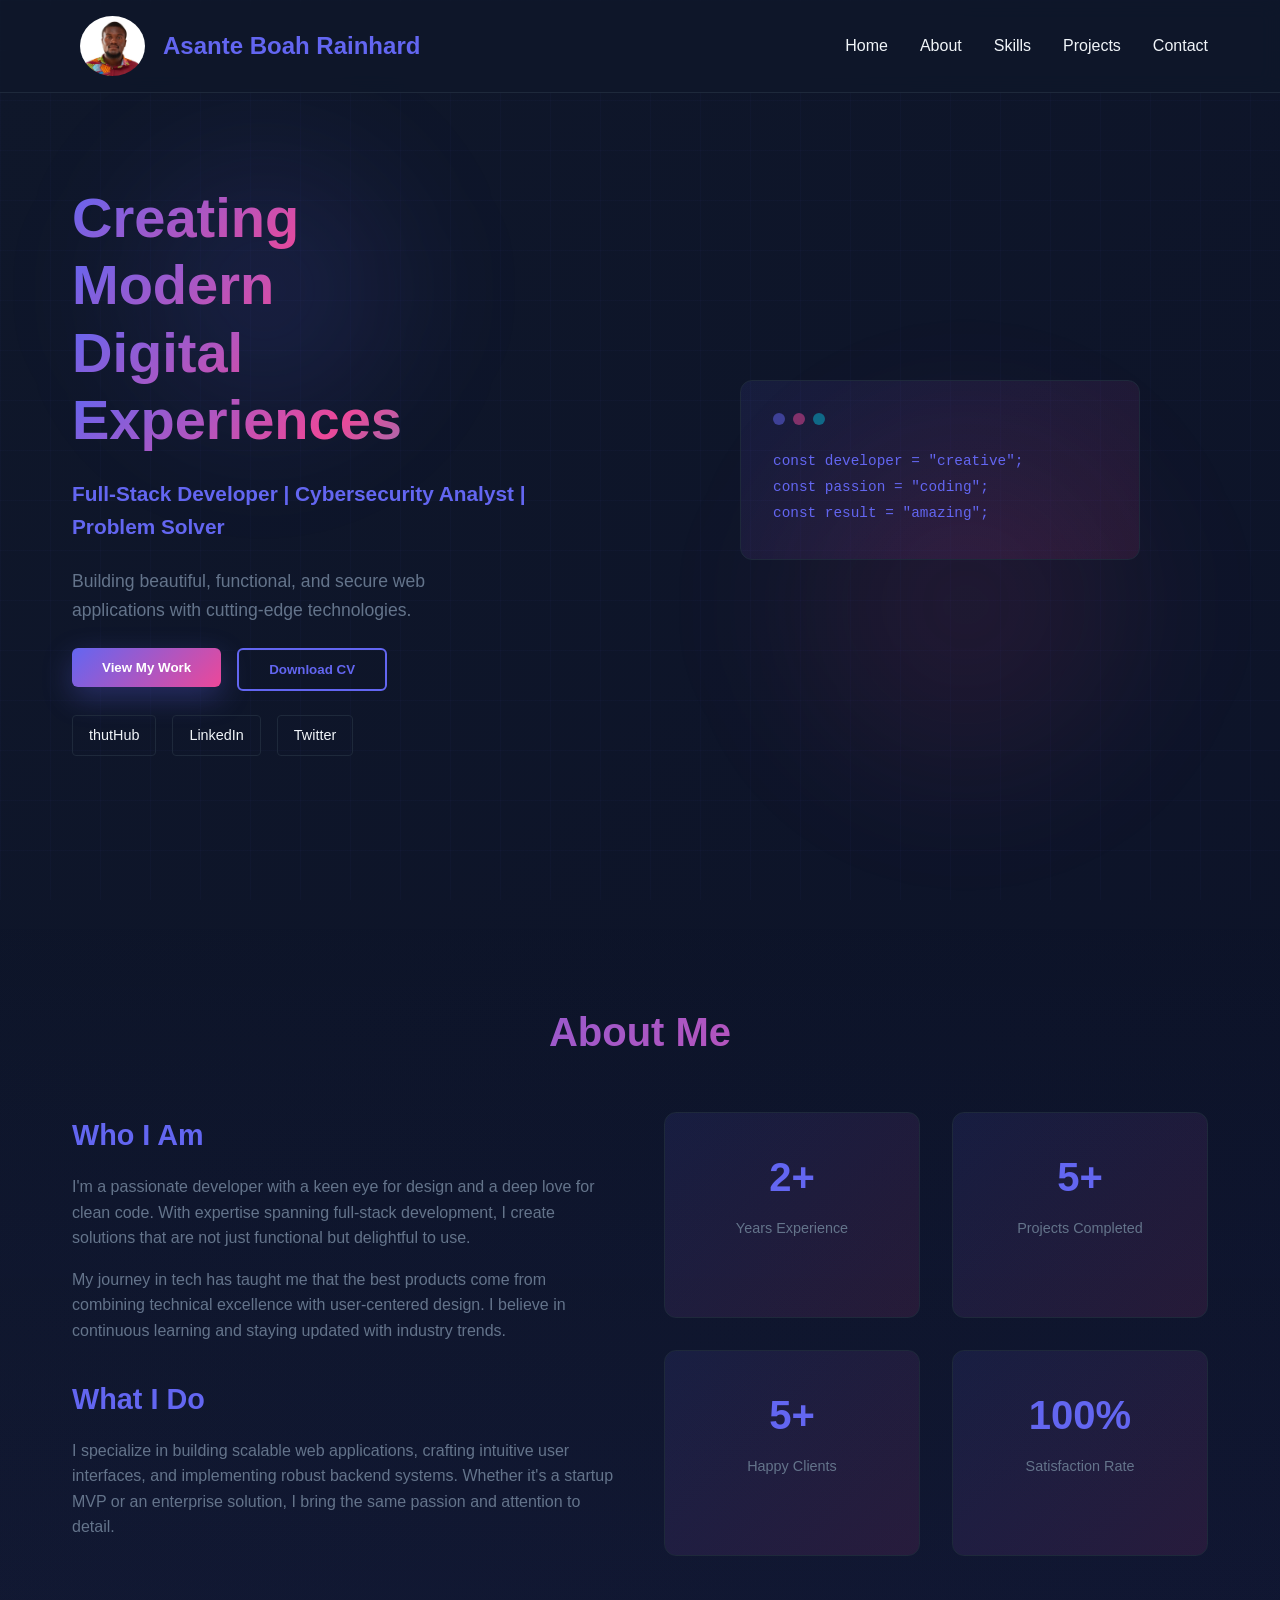
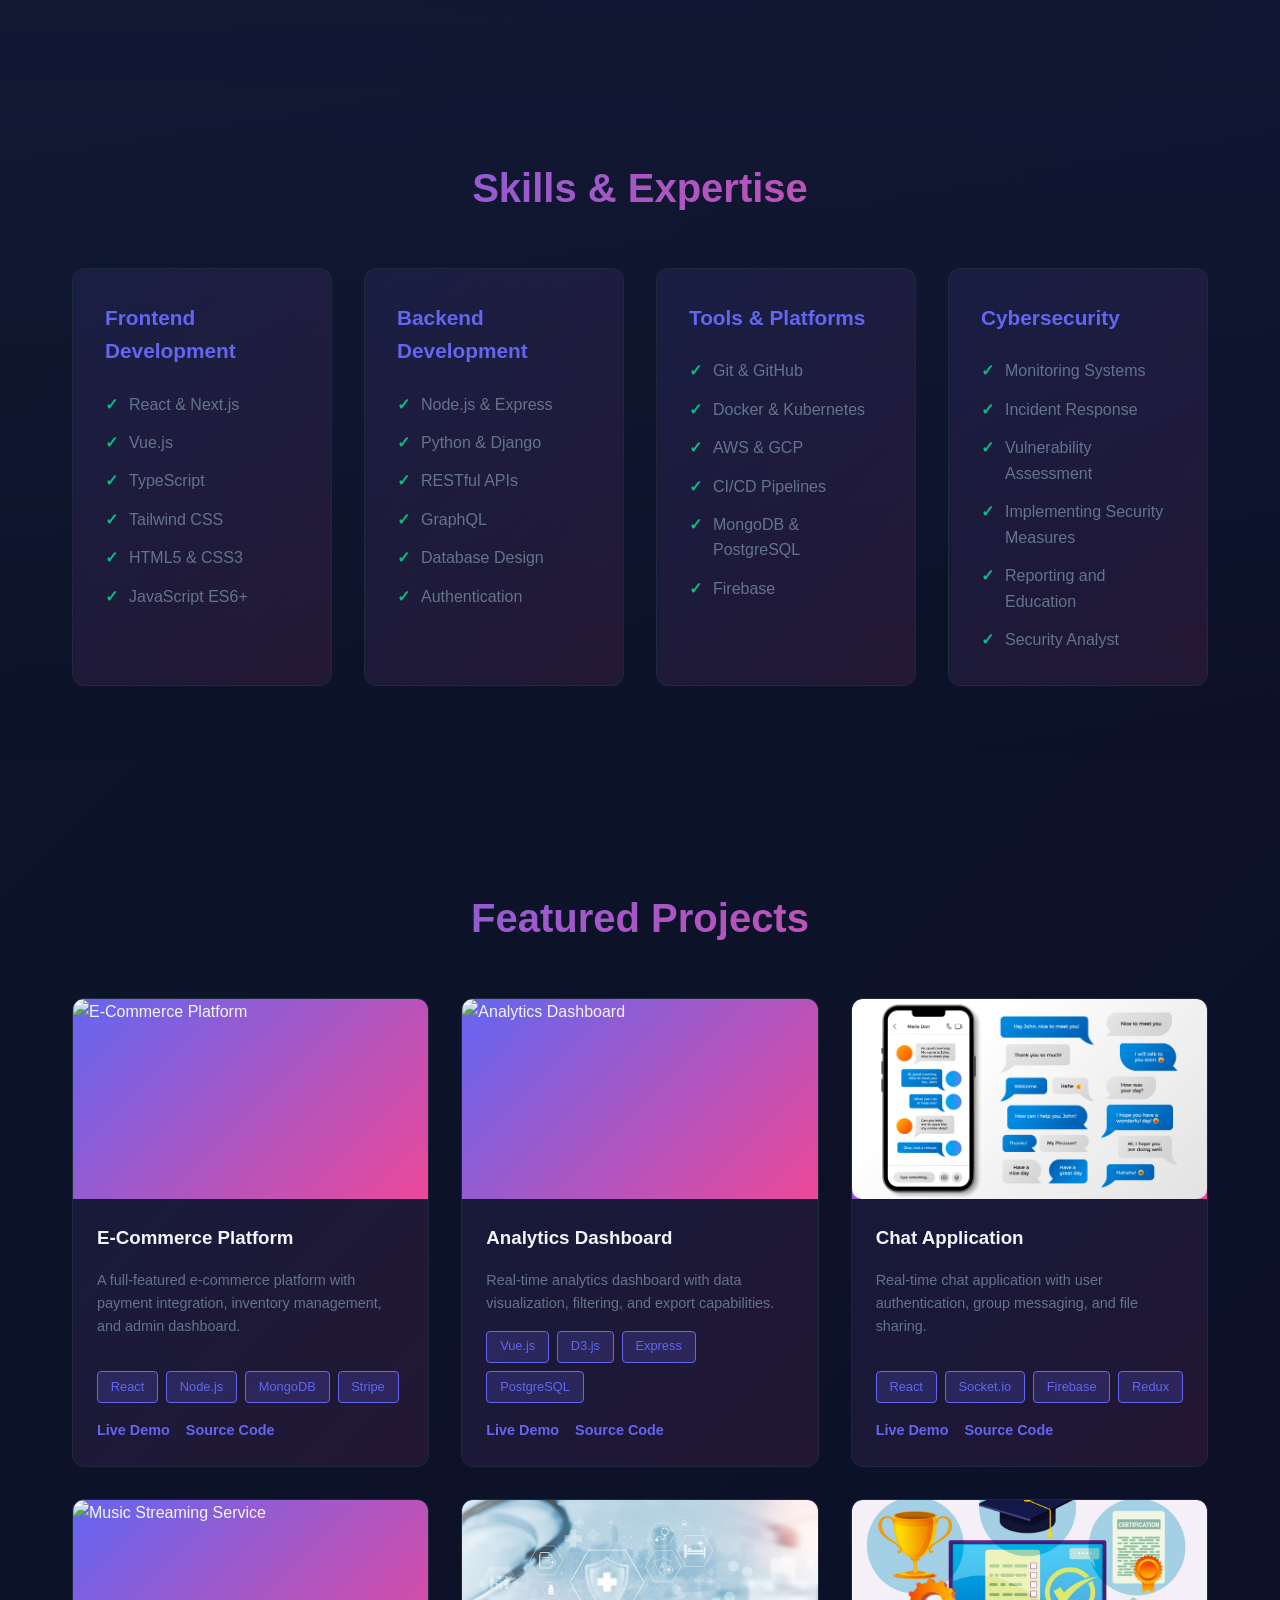
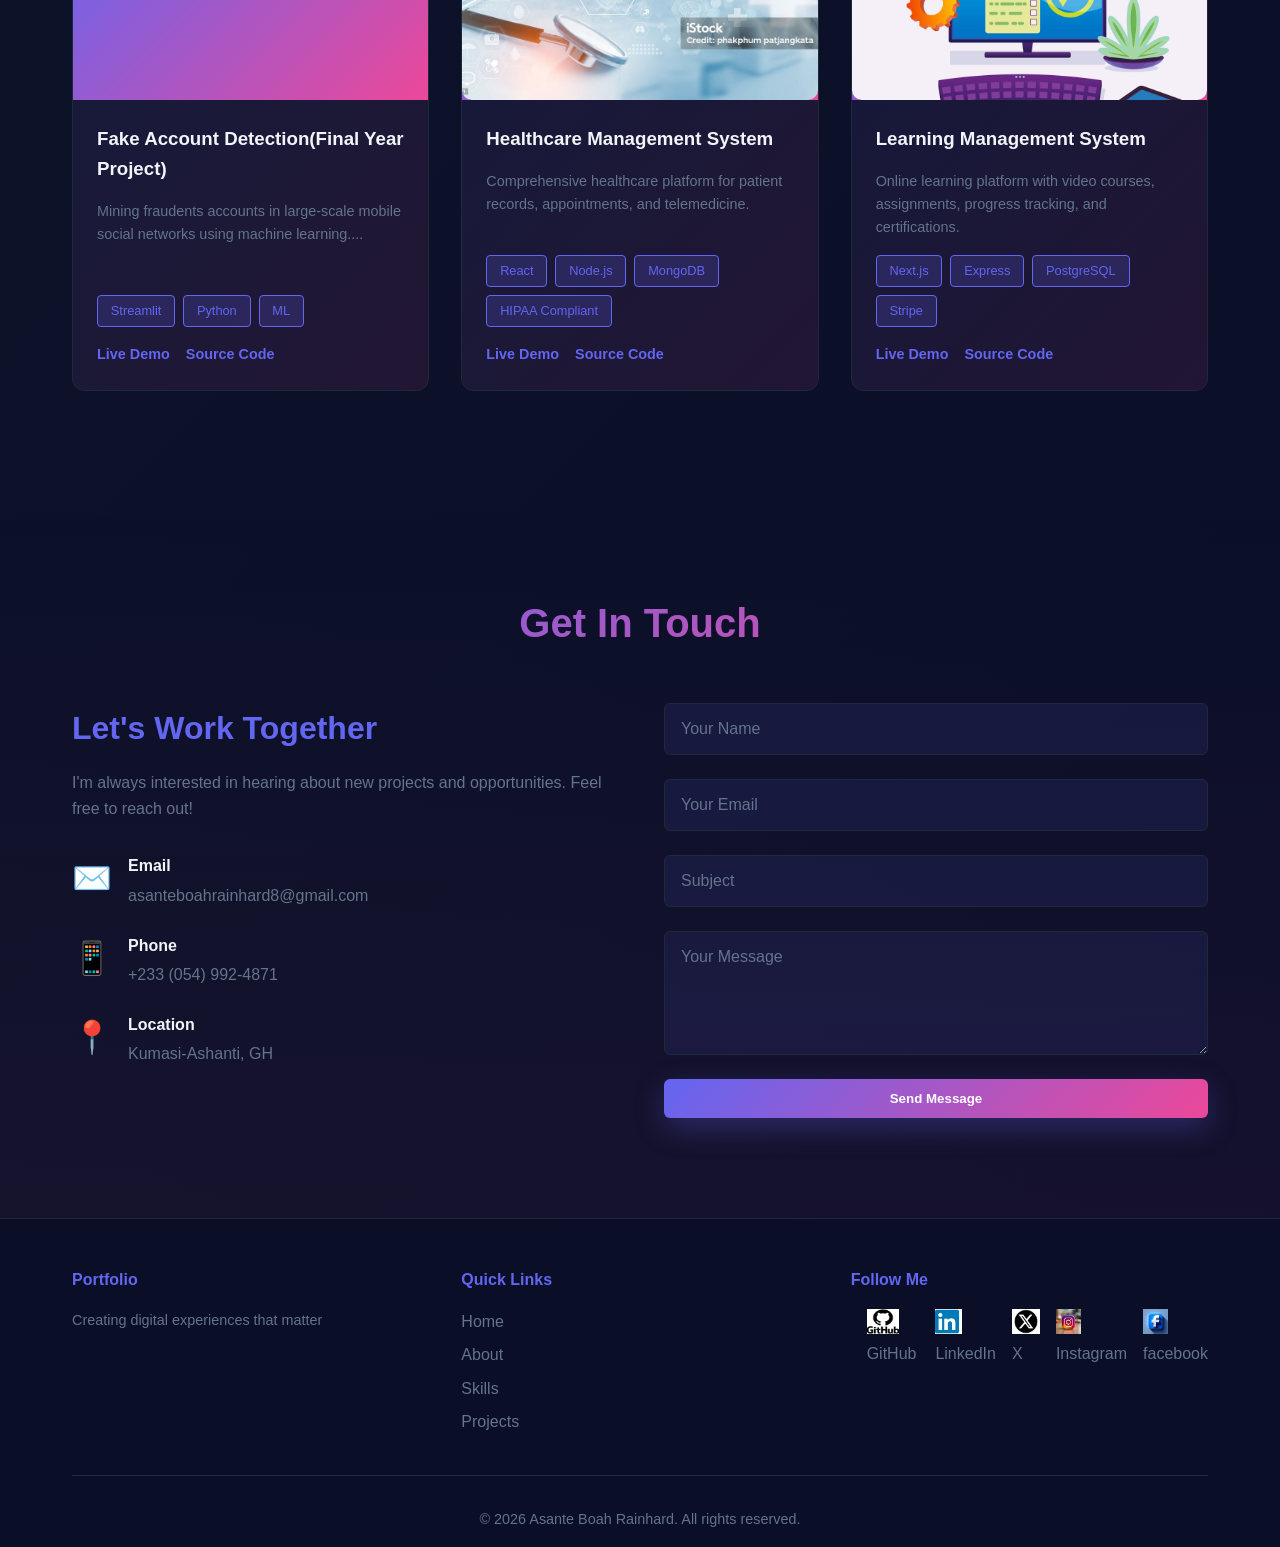
==== commit 62d02948: "added links" ====
--- a/index.html
+++ b/index.html
@@ -62,9 +62,9 @@
                         </a>
                     </div>
                     <div class="hero-social">
-                        <a href="#" class="social-icon">GitHub</a>
-                        <a href="#" class="social-icon">LinkedIn</a>
-                        <a href="#" class="social-icon">Twitter</a>
+                        <a href="https://github.com/RAINHARD07 " class="social-icon">thutHub</a>
+                        <a href="https://www.linkedin.com/in/asante-boah-rainhard-285303392/ " class="social-icon">LinkedIn</a>
+                        <a href="https://www.x.com/@boah_asante " class="social-icon">Twitter</a>
                     </div>
                 </div>
                 <div class="hero-visual">
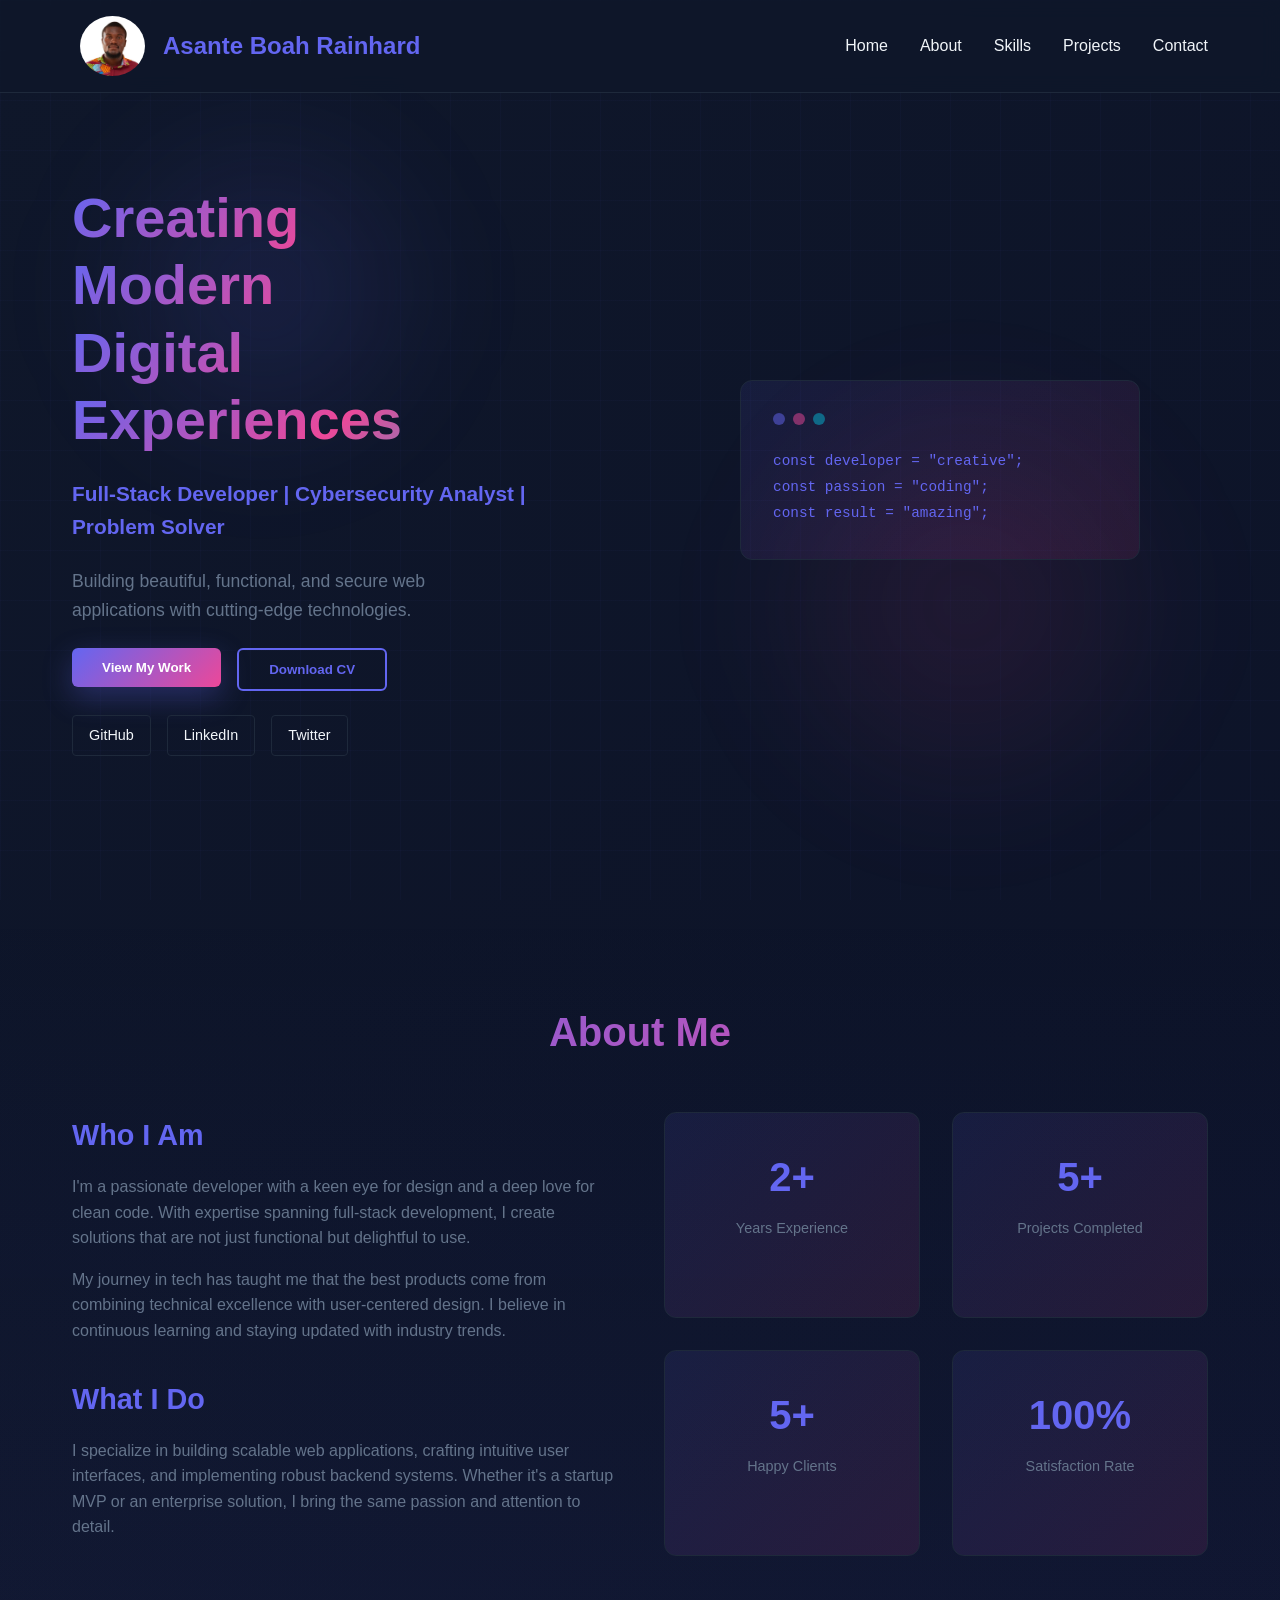
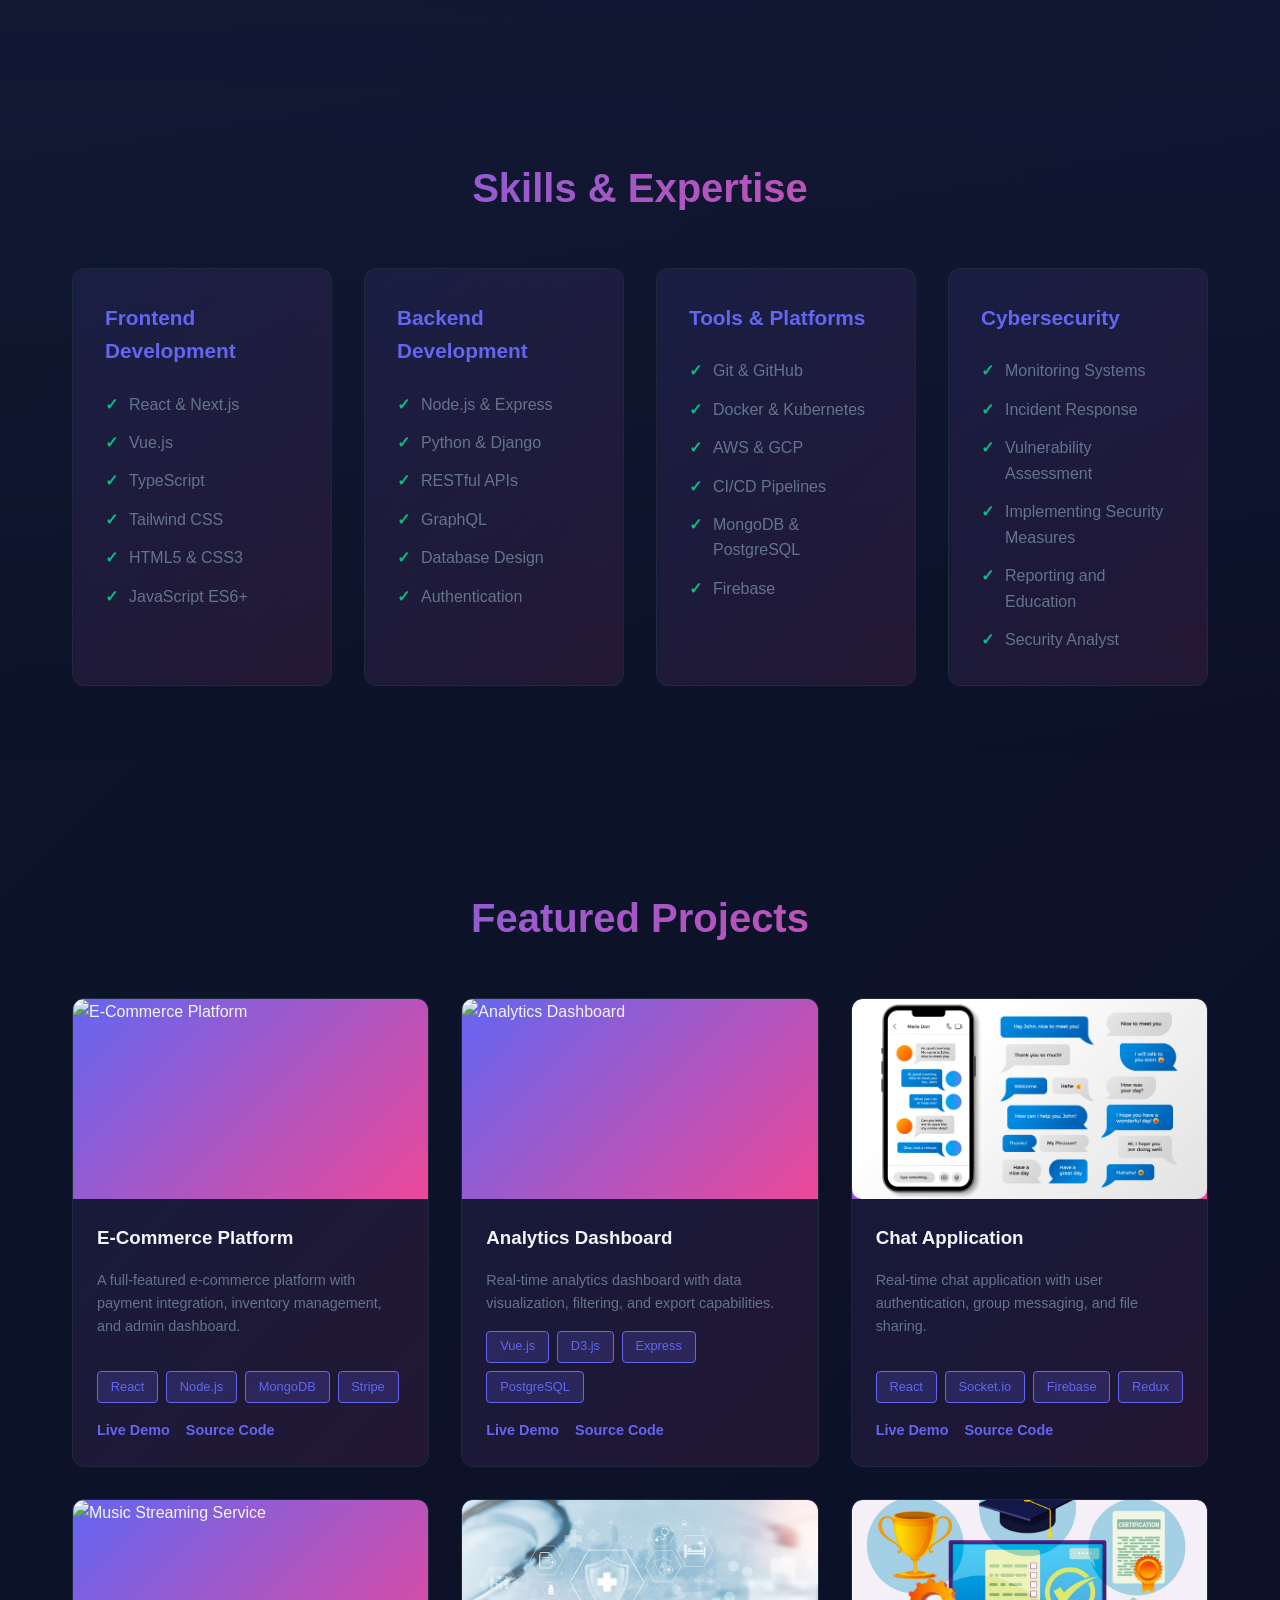
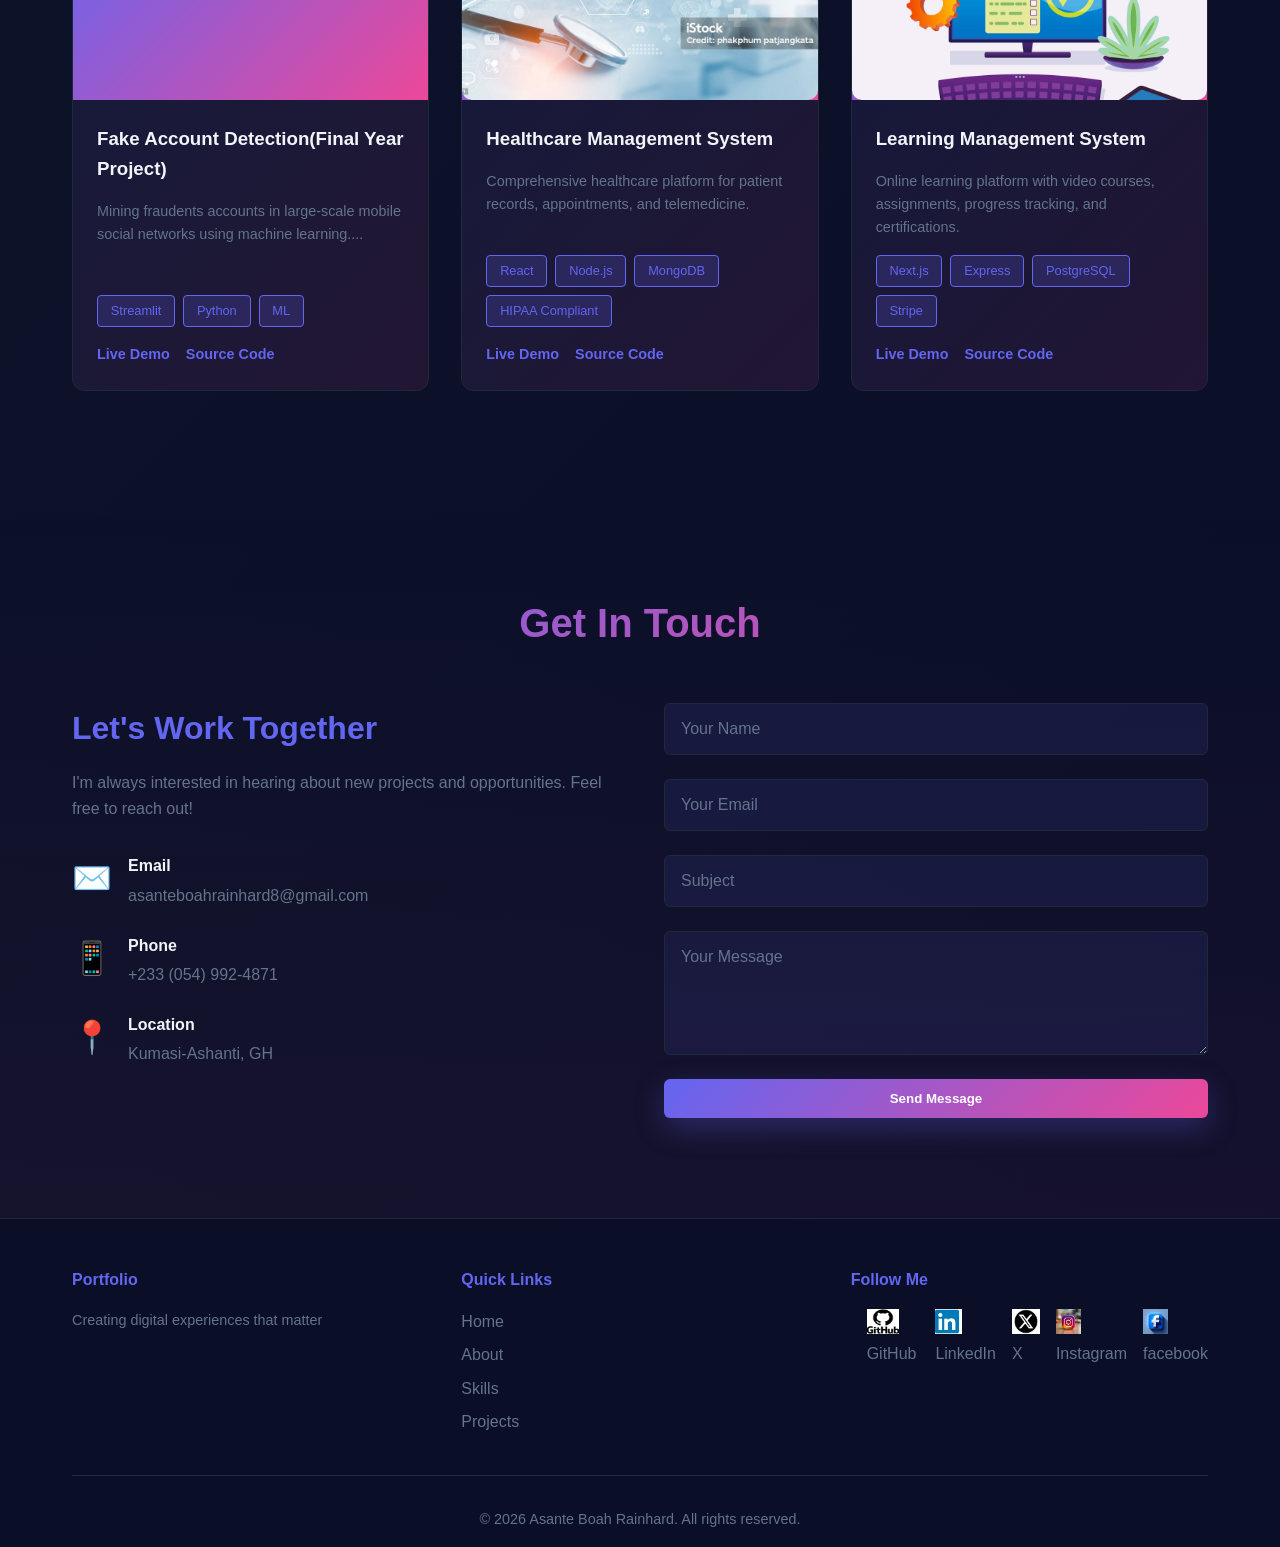
==== commit 191ccf7f: "added links" ====
--- a/index.html
+++ b/index.html
@@ -62,7 +62,7 @@
                         </a>
                     </div>
                     <div class="hero-social">
-                        <a href="https://github.com/RAINHARD07 " class="social-icon">thutHub</a>
+                        <a href="https://github.com/RAINHARD07 " class="social-icon">GitHub</a>
                         <a href="https://www.linkedin.com/in/asante-boah-rainhard-285303392/ " class="social-icon">LinkedIn</a>
                         <a href="https://www.x.com/@boah_asante " class="social-icon">Twitter</a>
                     </div>
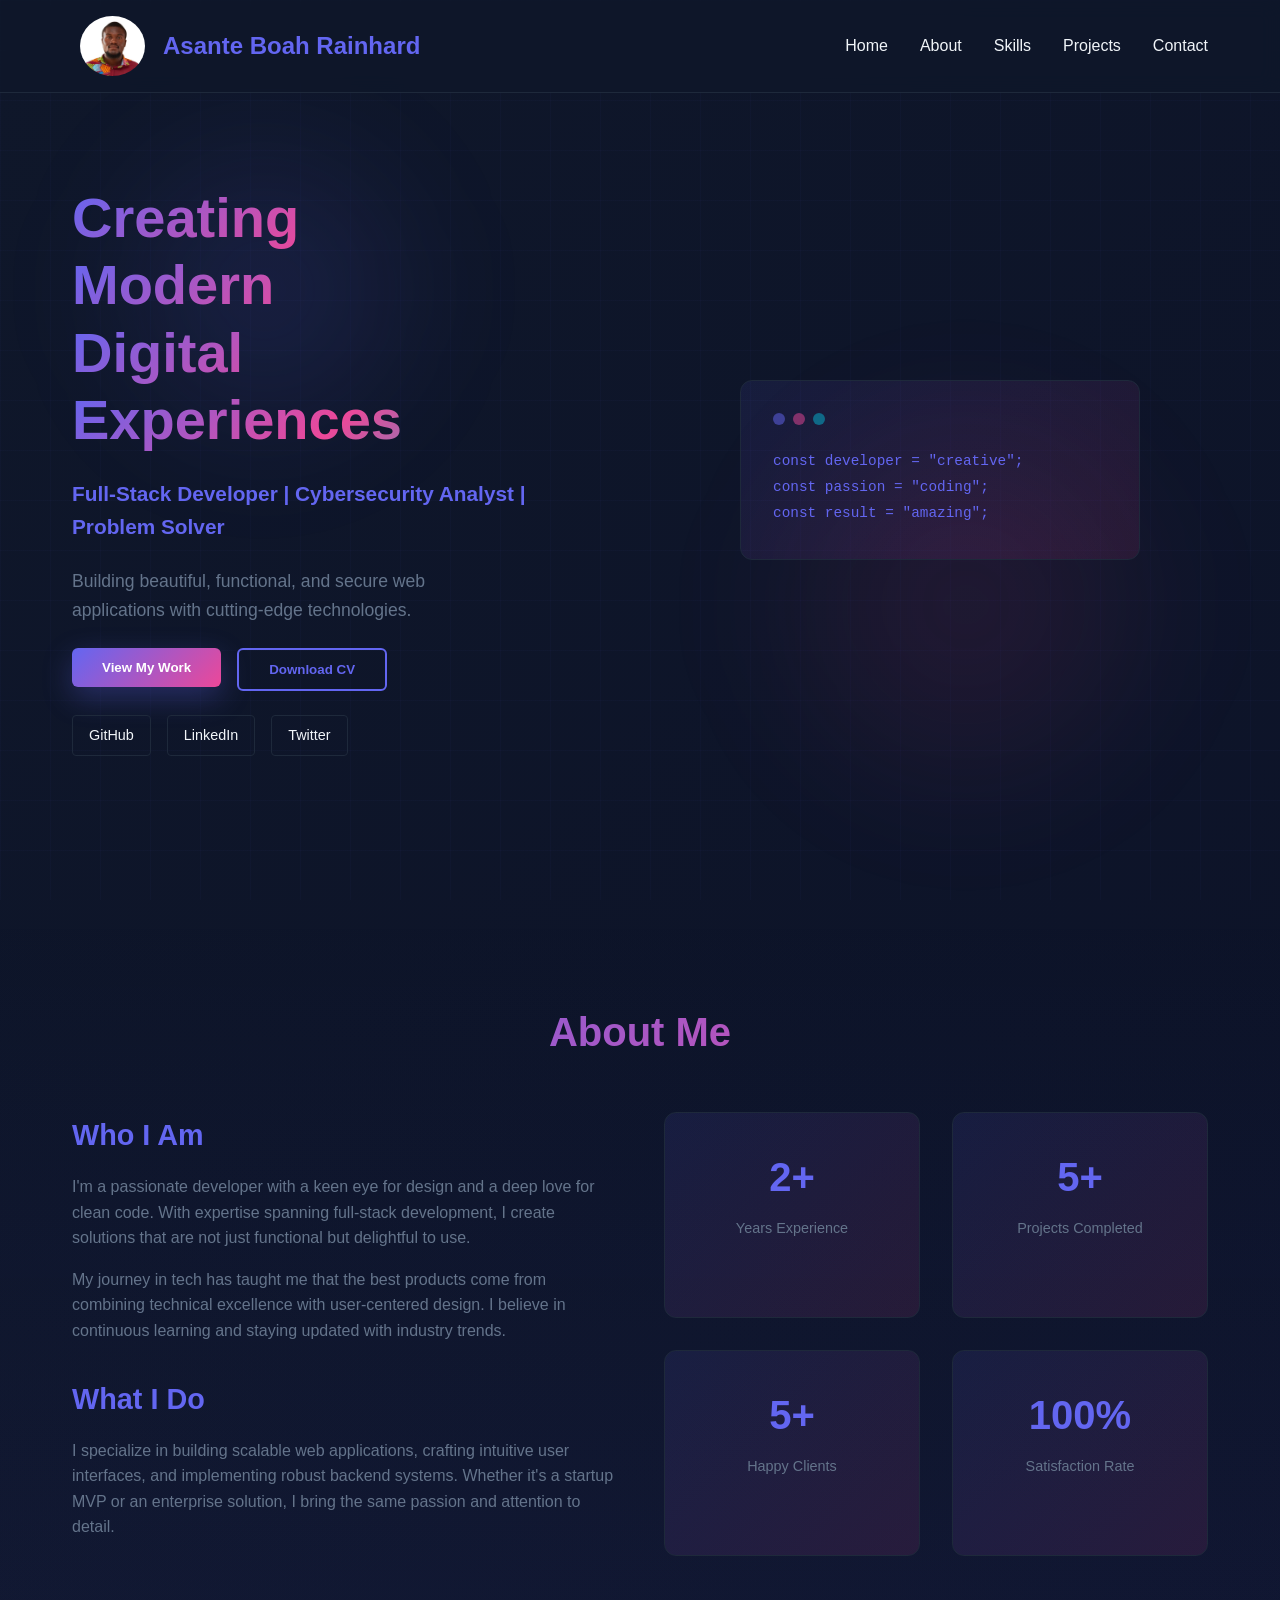
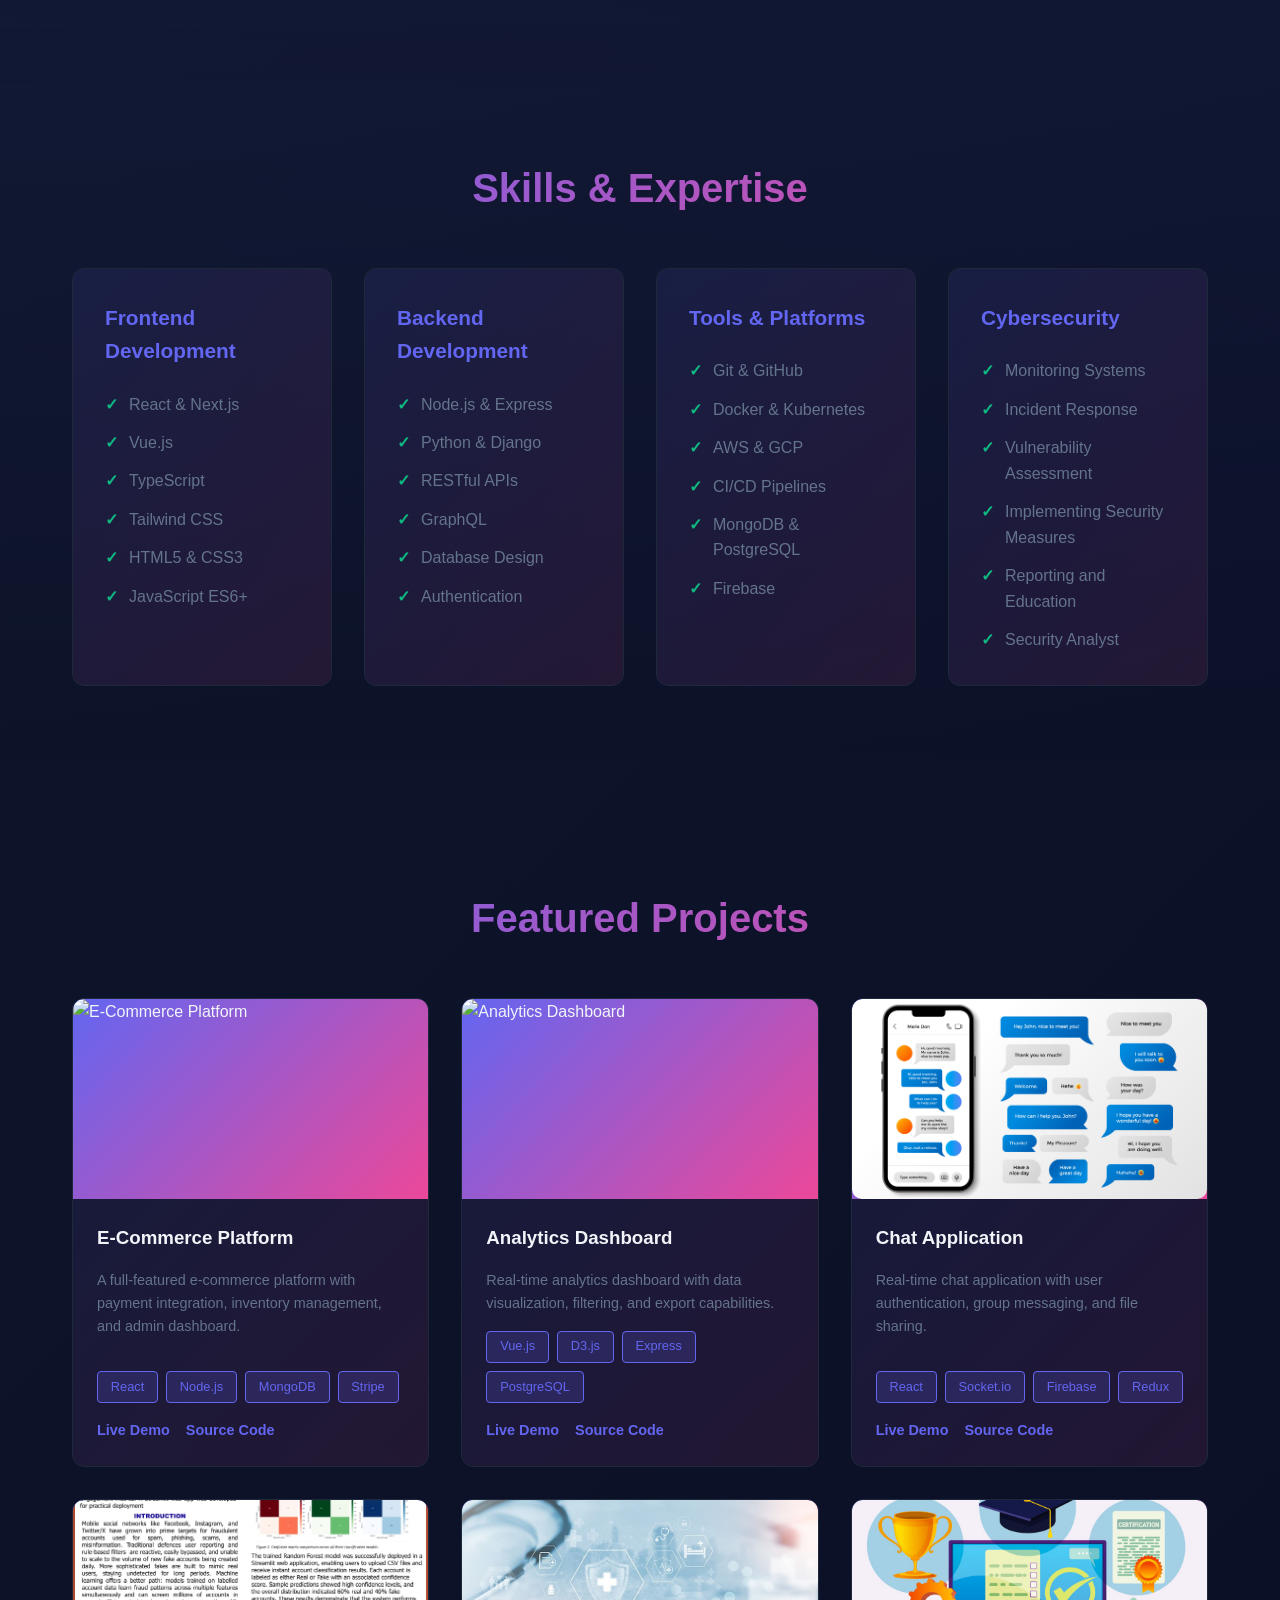
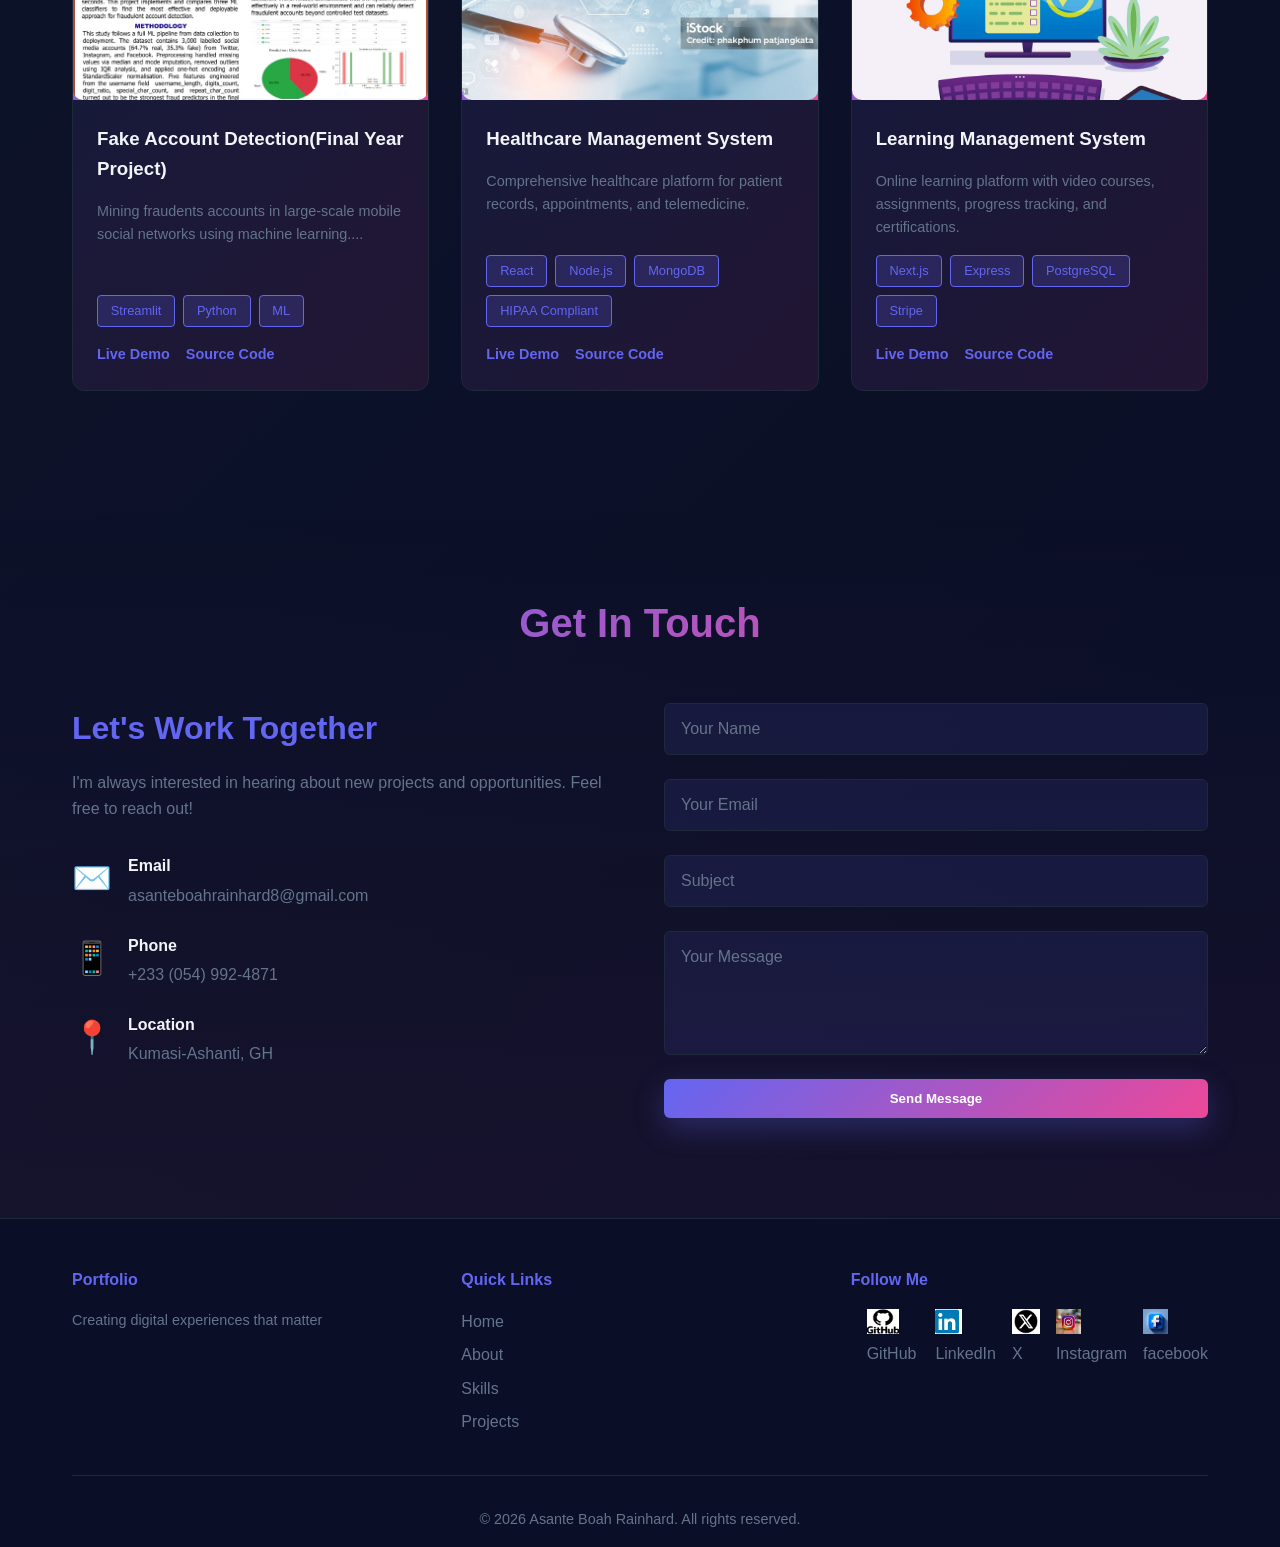
==== commit 4ec94931: "added image link" ====
--- a/index.html
+++ b/index.html
@@ -241,7 +241,7 @@
                 <div class="project-card">
                     <div class="project-image">
                         <div class="project-icon"></div>
-                        <img src="Images/music.jpg" alt="Music Streaming Service">
+                        <img src="Images/project.jpeg" alt="Music Streaming Service">
                     </div>
                     <div class="project-info">
                         <h3 ; ">Fake Account Detection(Final Year Project) </h3>
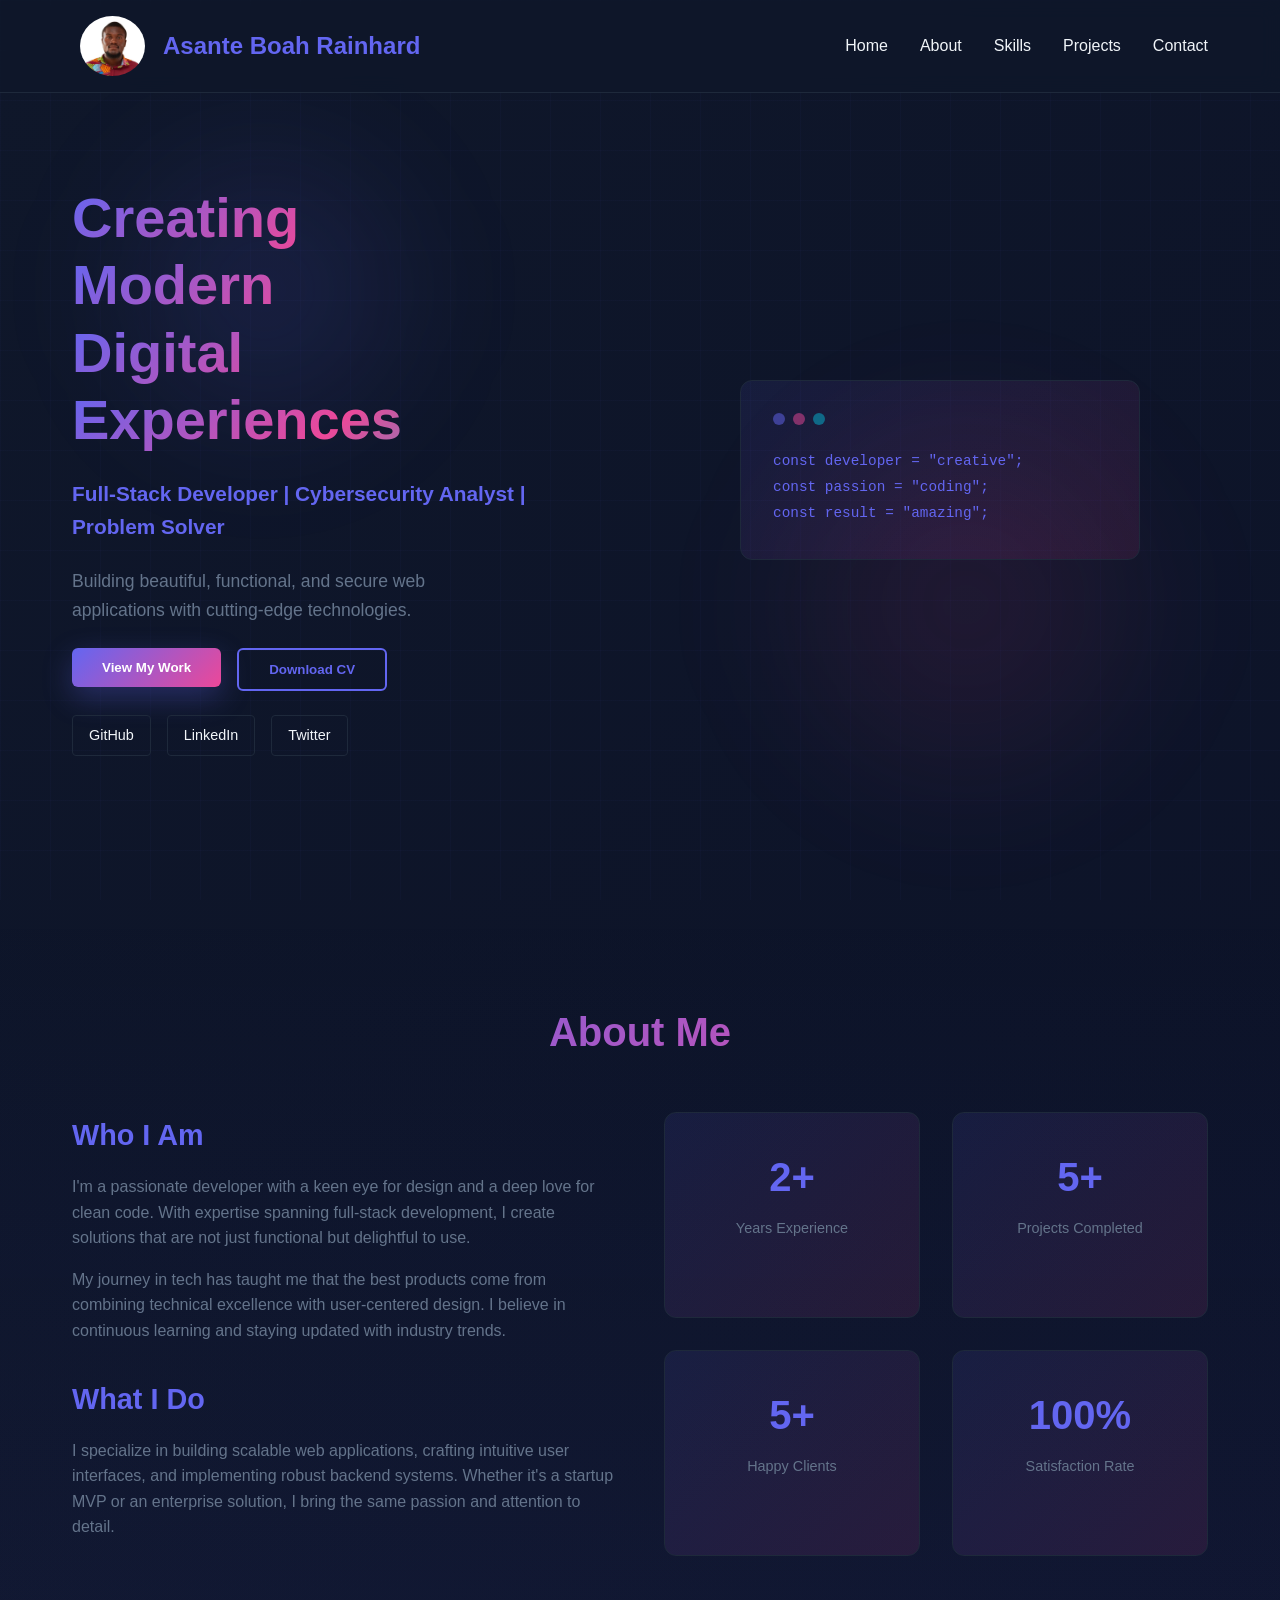
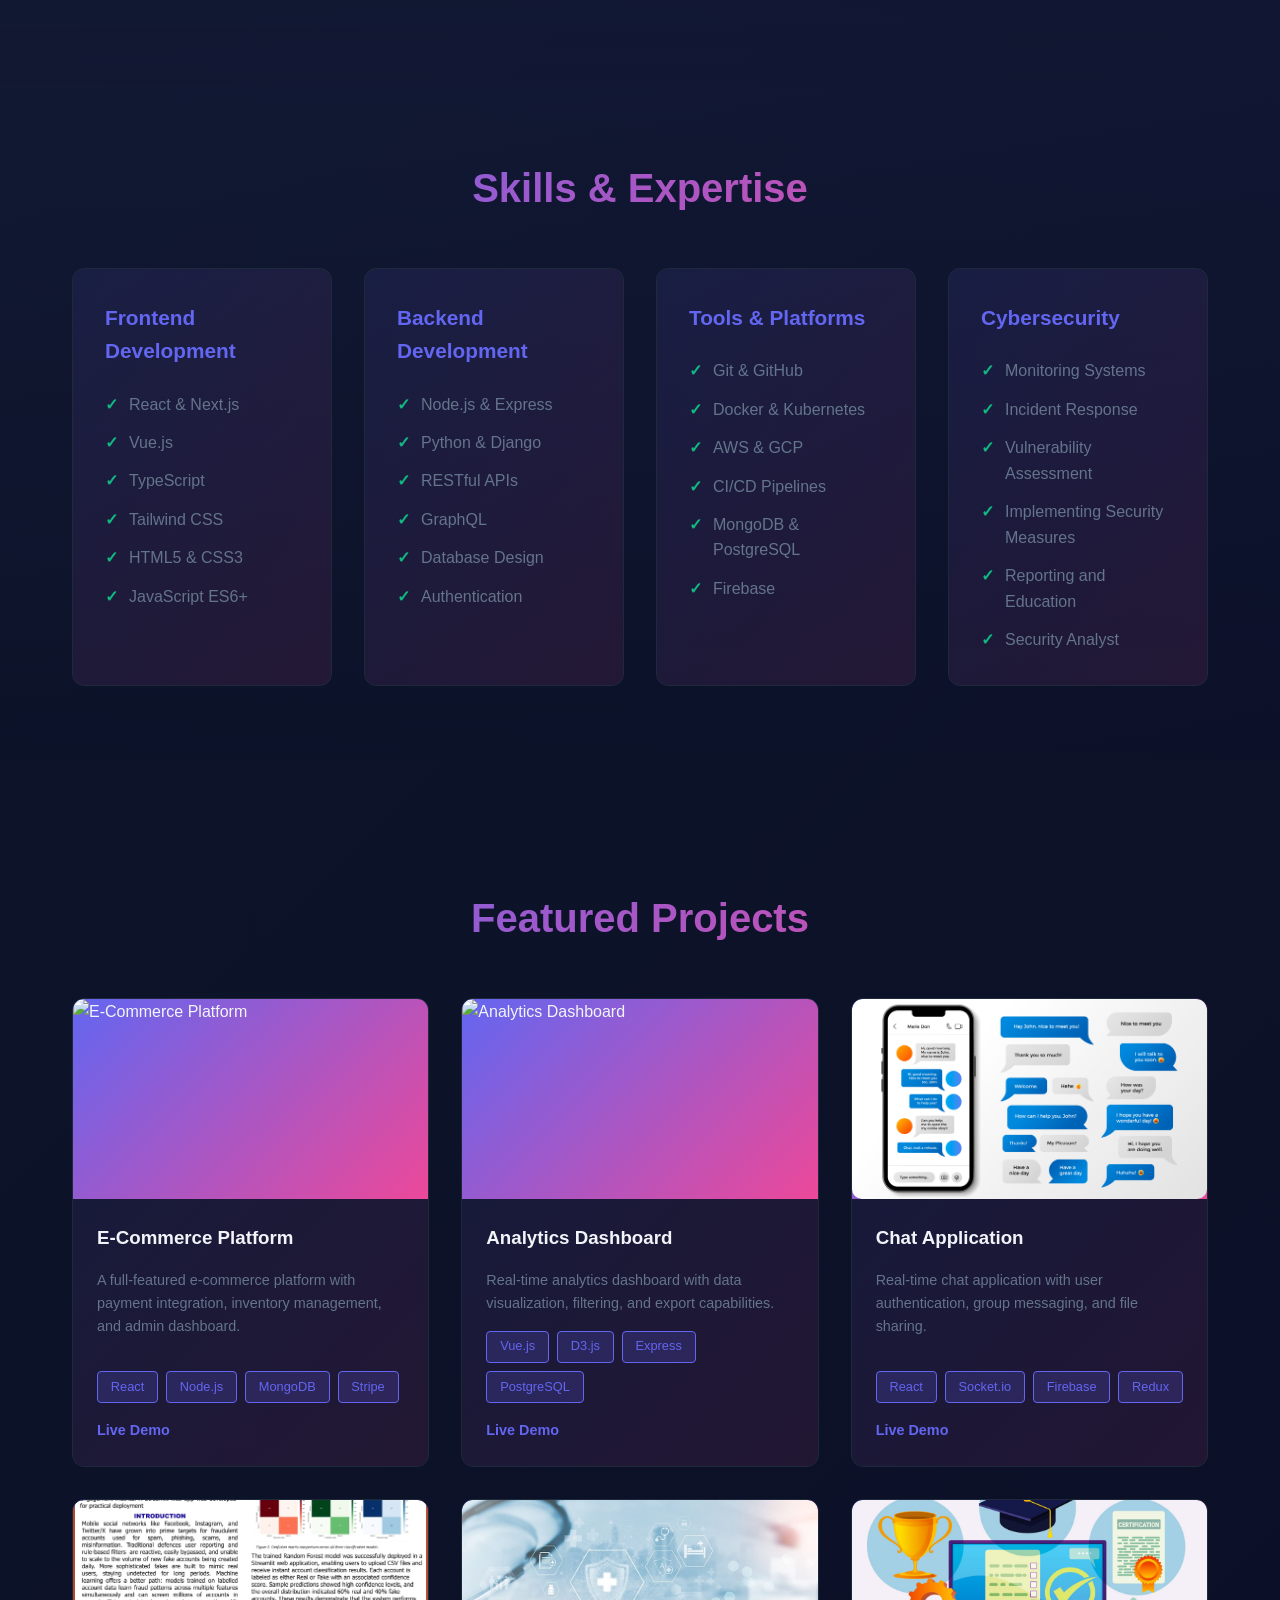
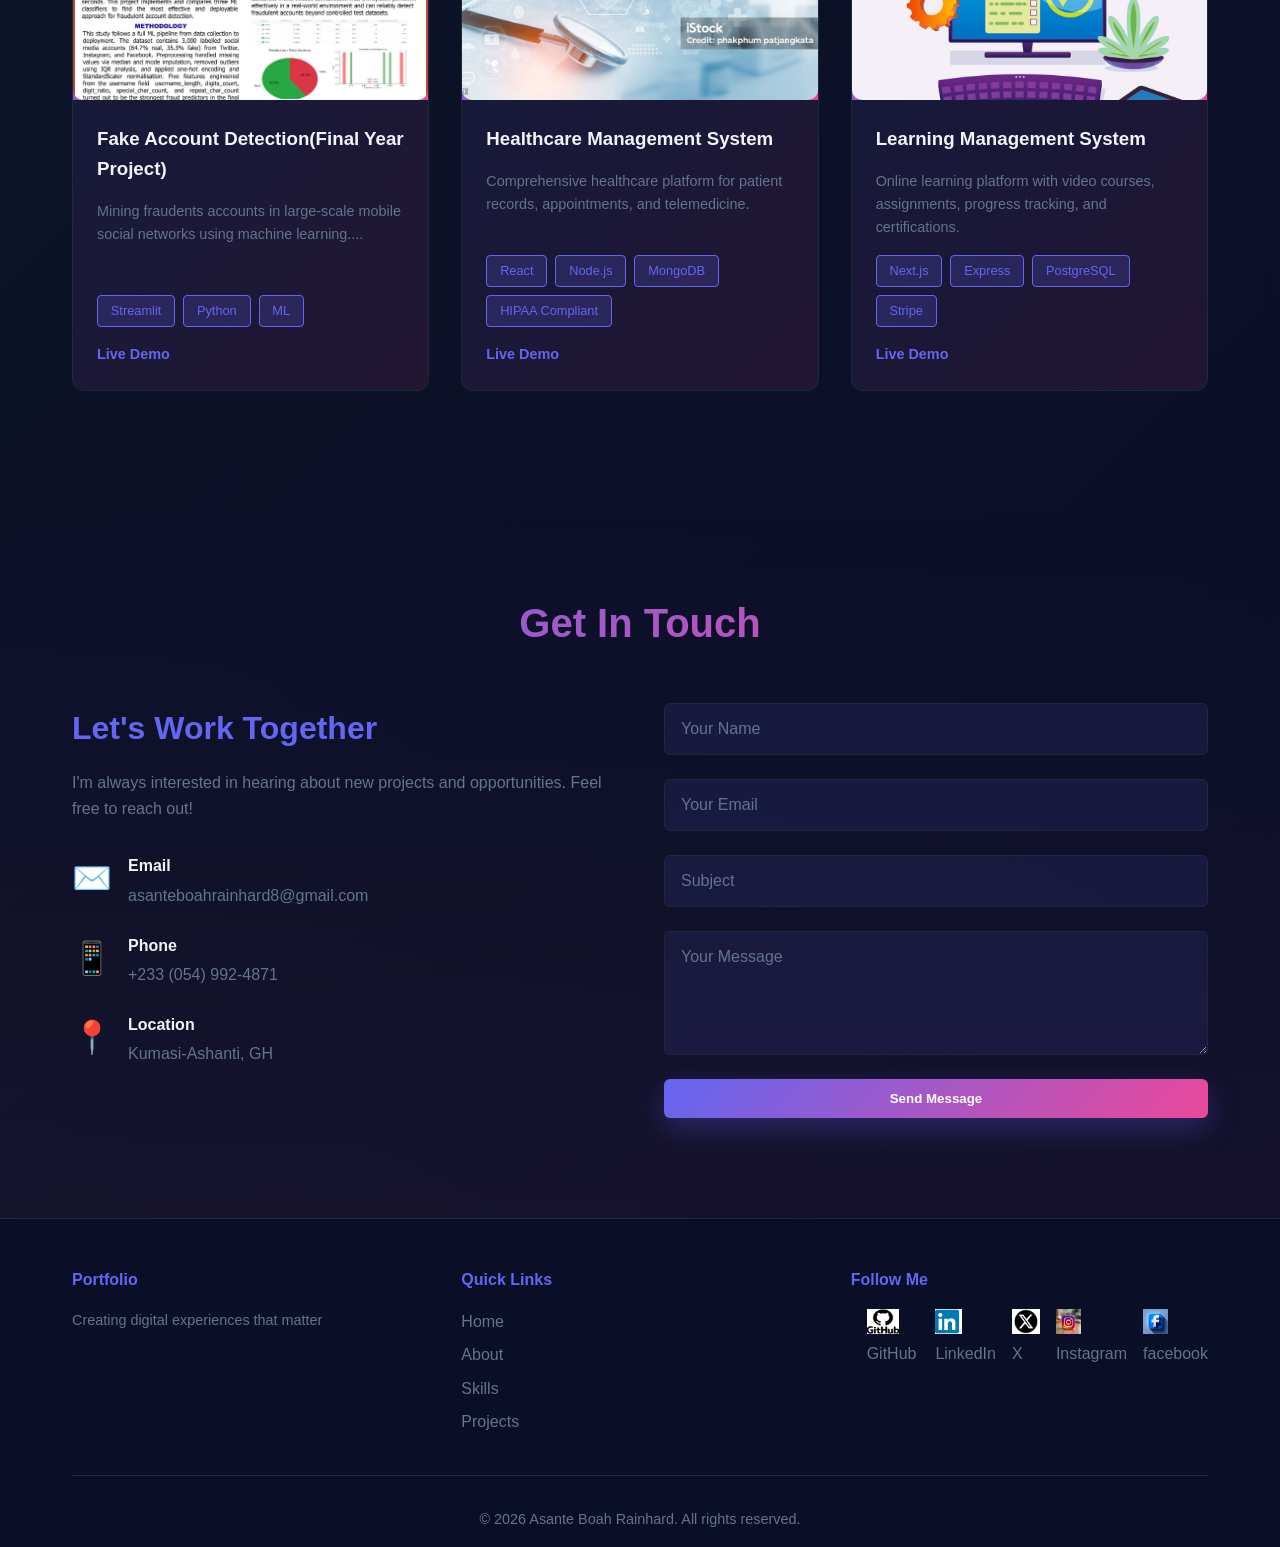
==== commit ee6d2bbd: "remove source code link" ====
--- a/index.html
+++ b/index.html
@@ -191,7 +191,6 @@
                         </div>
                         <div class="project-links">
                             <a href="#">Live Demo</a>
-                            <a href="#">Source Code</a>
                         </div>
                     </div>
                 </div>
@@ -212,7 +211,6 @@
                         </div>
                         <div class="project-links">
                             <a href="#">Live Demo</a>
-                            <a href="#">Source Code</a>
                         </div>
                     </div>
                 </div>
@@ -233,7 +231,6 @@
                         </div>
                         <div class="project-links">
                             <a href="#">Live Demo</a>
-                            <a href="#">Source Code</a>
                         </div>
                     </div>
                 </div>
@@ -241,7 +238,7 @@
                 <div class="project-card">
                     <div class="project-image">
                         <div class="project-icon"></div>
-                        <img src="Images/project.jpeg" alt="Music Streaming Service">
+                        <img src="Images/project.jpeg" alt="Final Year Project">
                     </div>
                     <div class="project-info">
                         <h3 ; ">Fake Account Detection(Final Year Project) </h3>
@@ -253,7 +250,6 @@
                         </div>
                         <div class="project-links ">
                             <a href="# ">Live Demo</a>
-                            <a href="# ">Source Code</a>
                         </div>
                     </div>
                 </div>
@@ -274,9 +270,7 @@
                         </div>
                         <div class="project-links ">
                             <a href="# ">Live Demo</a>
-                            <a href="# ">Source Code</a>
                             <div class="project-links ">
-
                             </div>
                         </div>
                     </div>
@@ -298,7 +292,6 @@
                         </div>
                         <div class="project-links ">
                             <a href="# ">Live Demo</a>
-                            <a href="# ">Source Code</a>
                         </div>
                     </div>
                 </div>
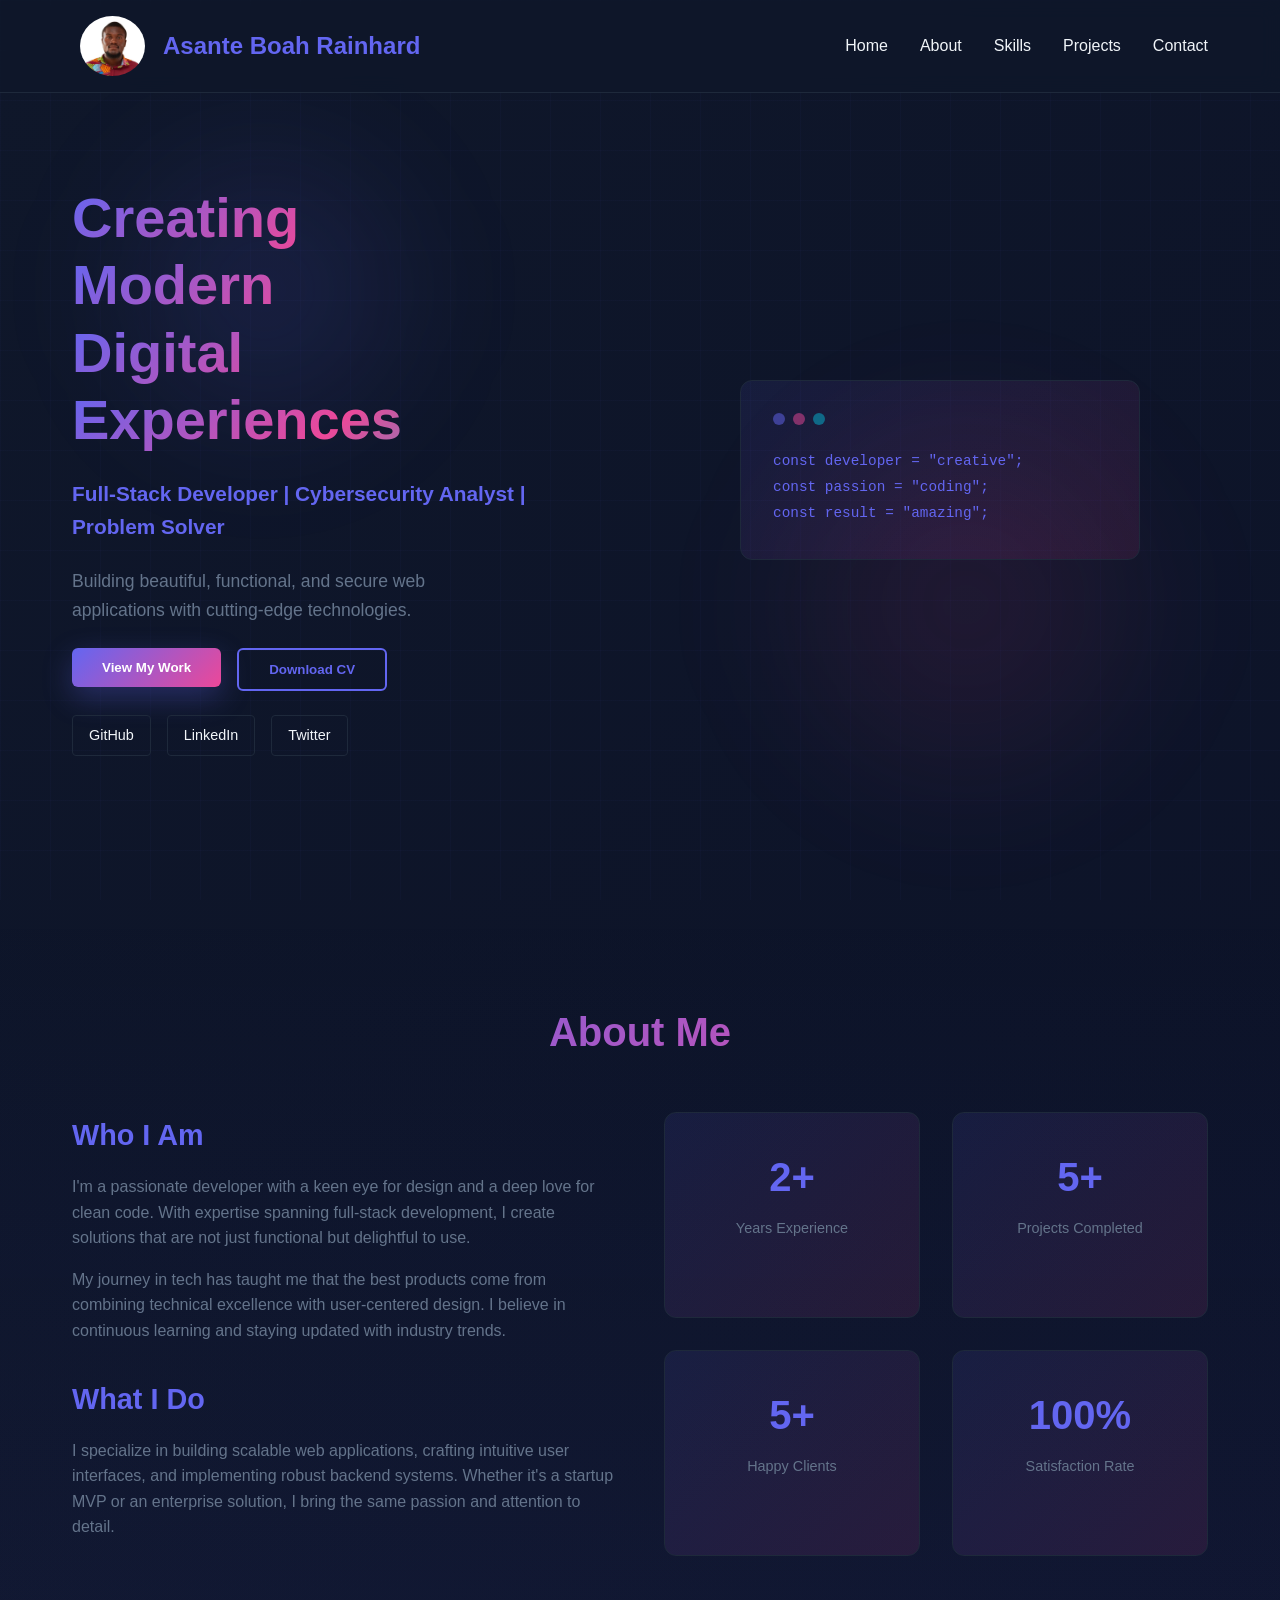
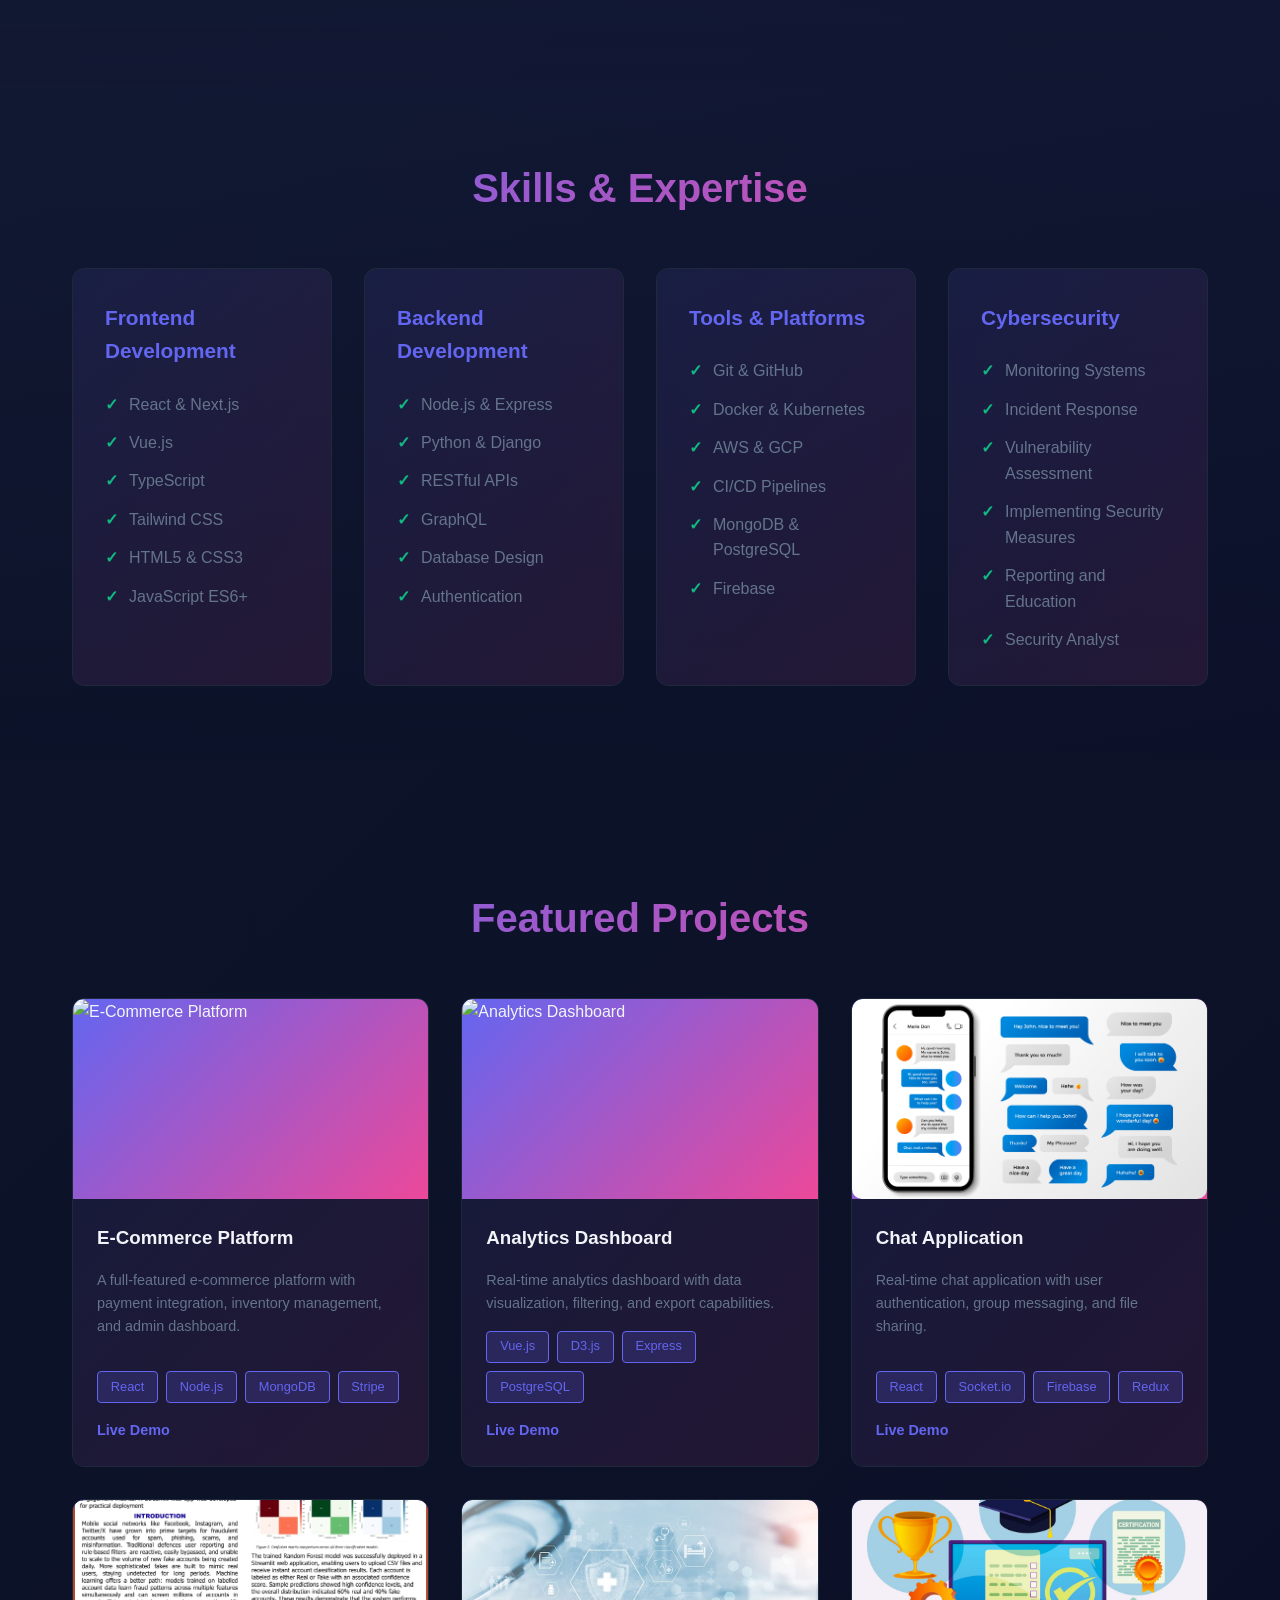
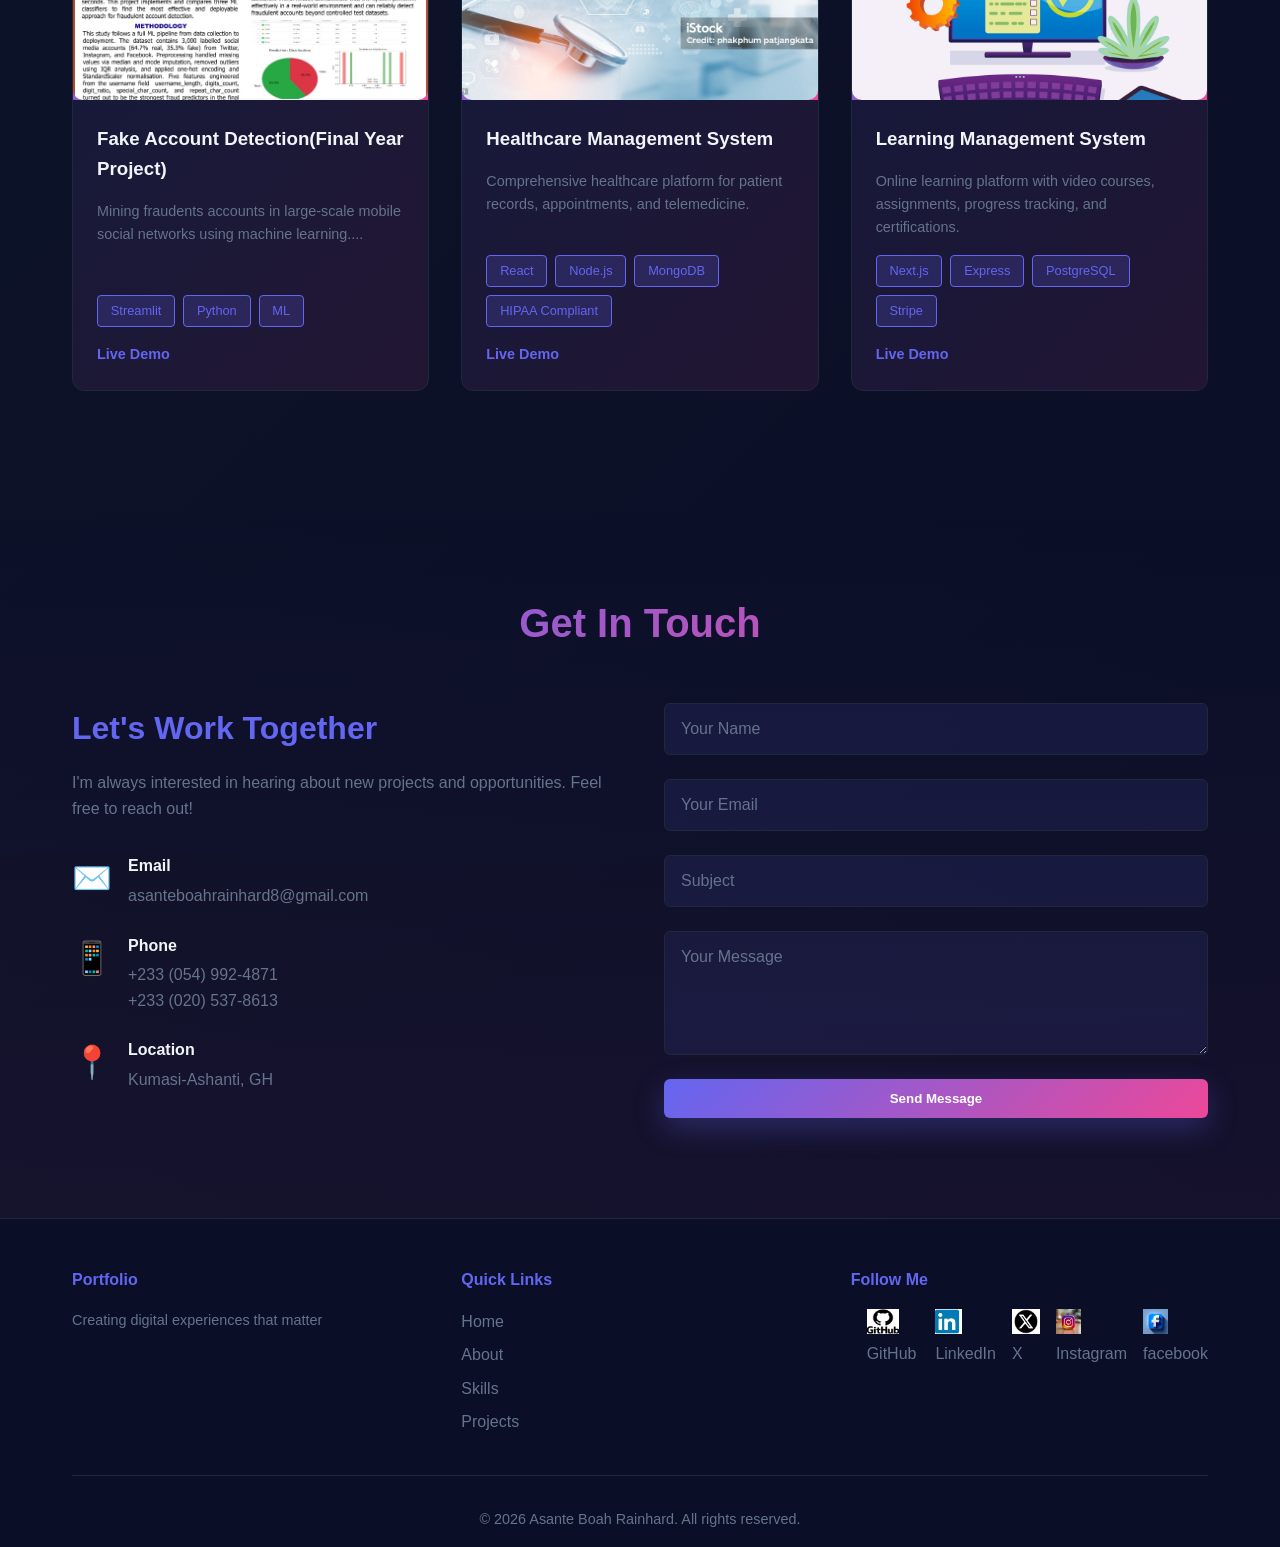
==== commit c9edfb5c: "added number" ====
--- a/index.html
+++ b/index.html
@@ -319,6 +319,7 @@
                             <div>
                                 <h4>Phone</h4>
                                 <p>+233 (054) 992-4871</p>
+                                <p>+233 (020) 537-8613</p>
                             </div>
                         </div>
                         <div class="contact-method ">
